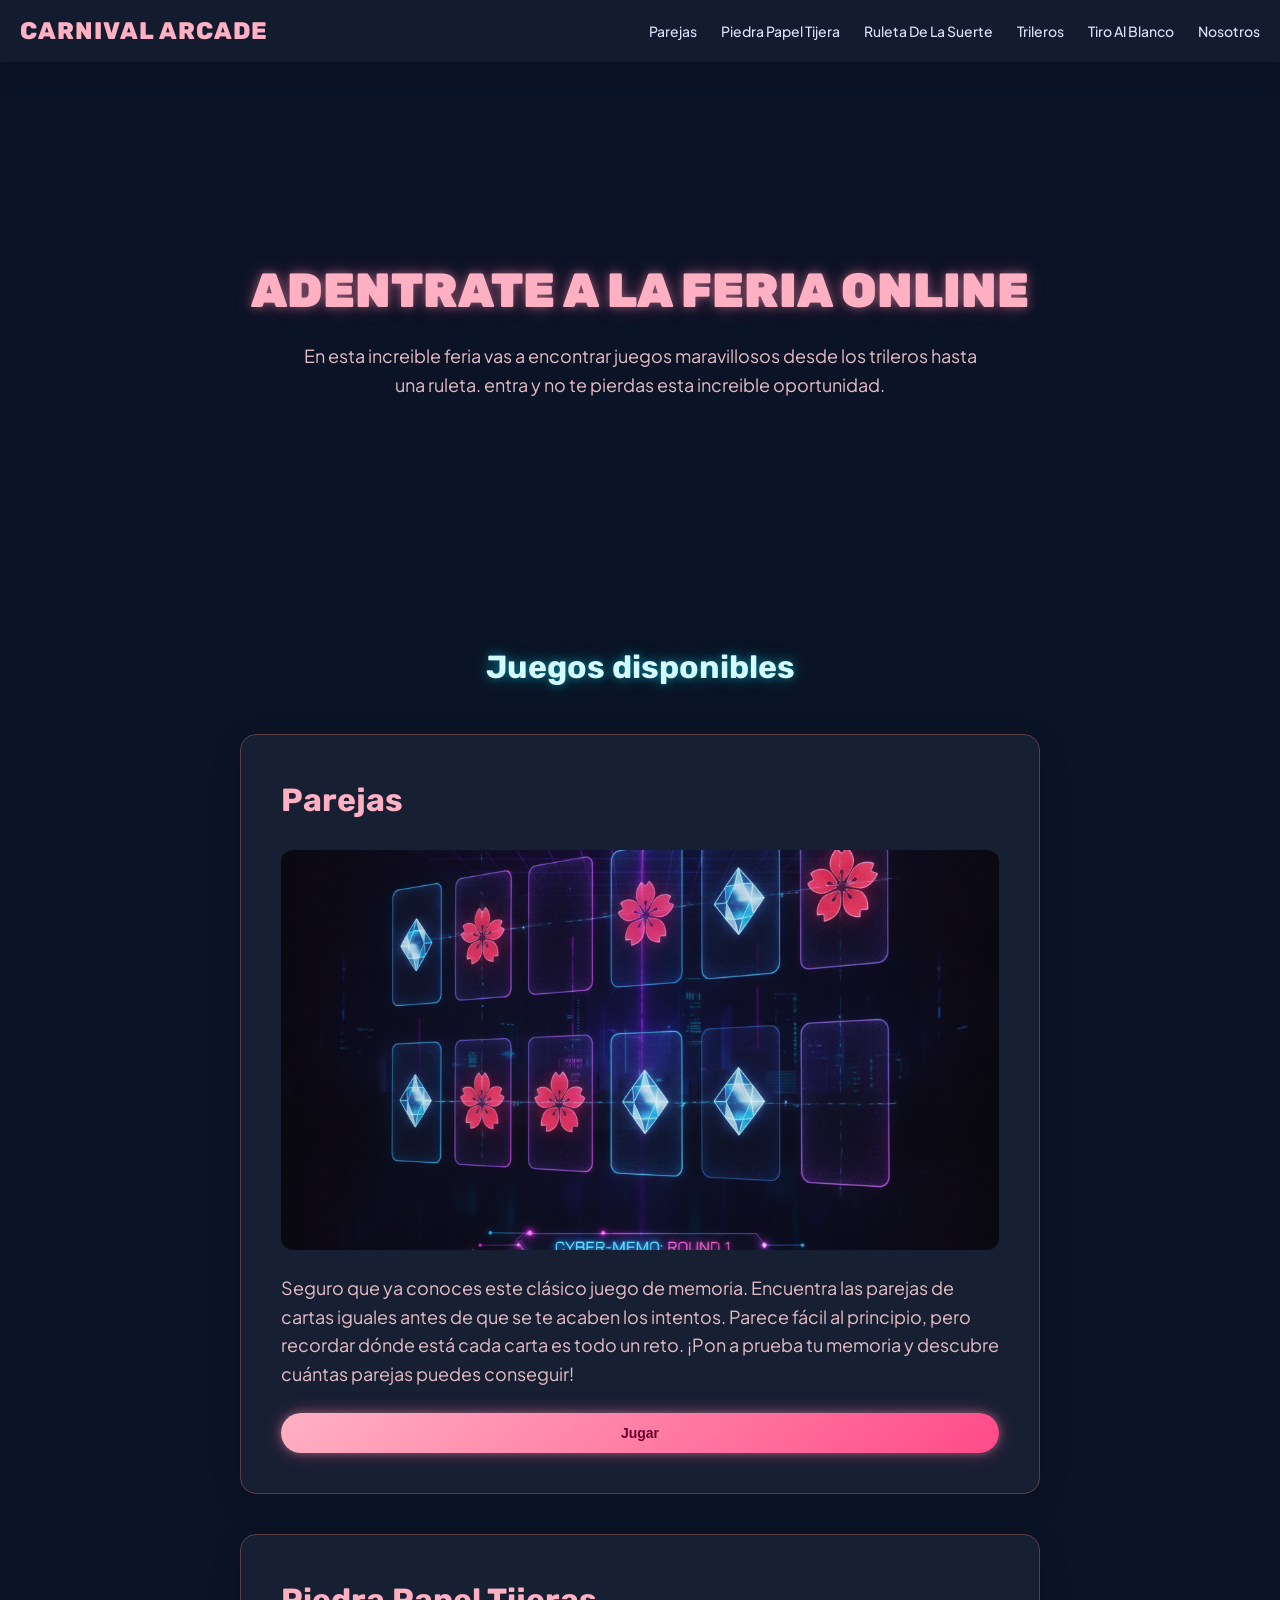
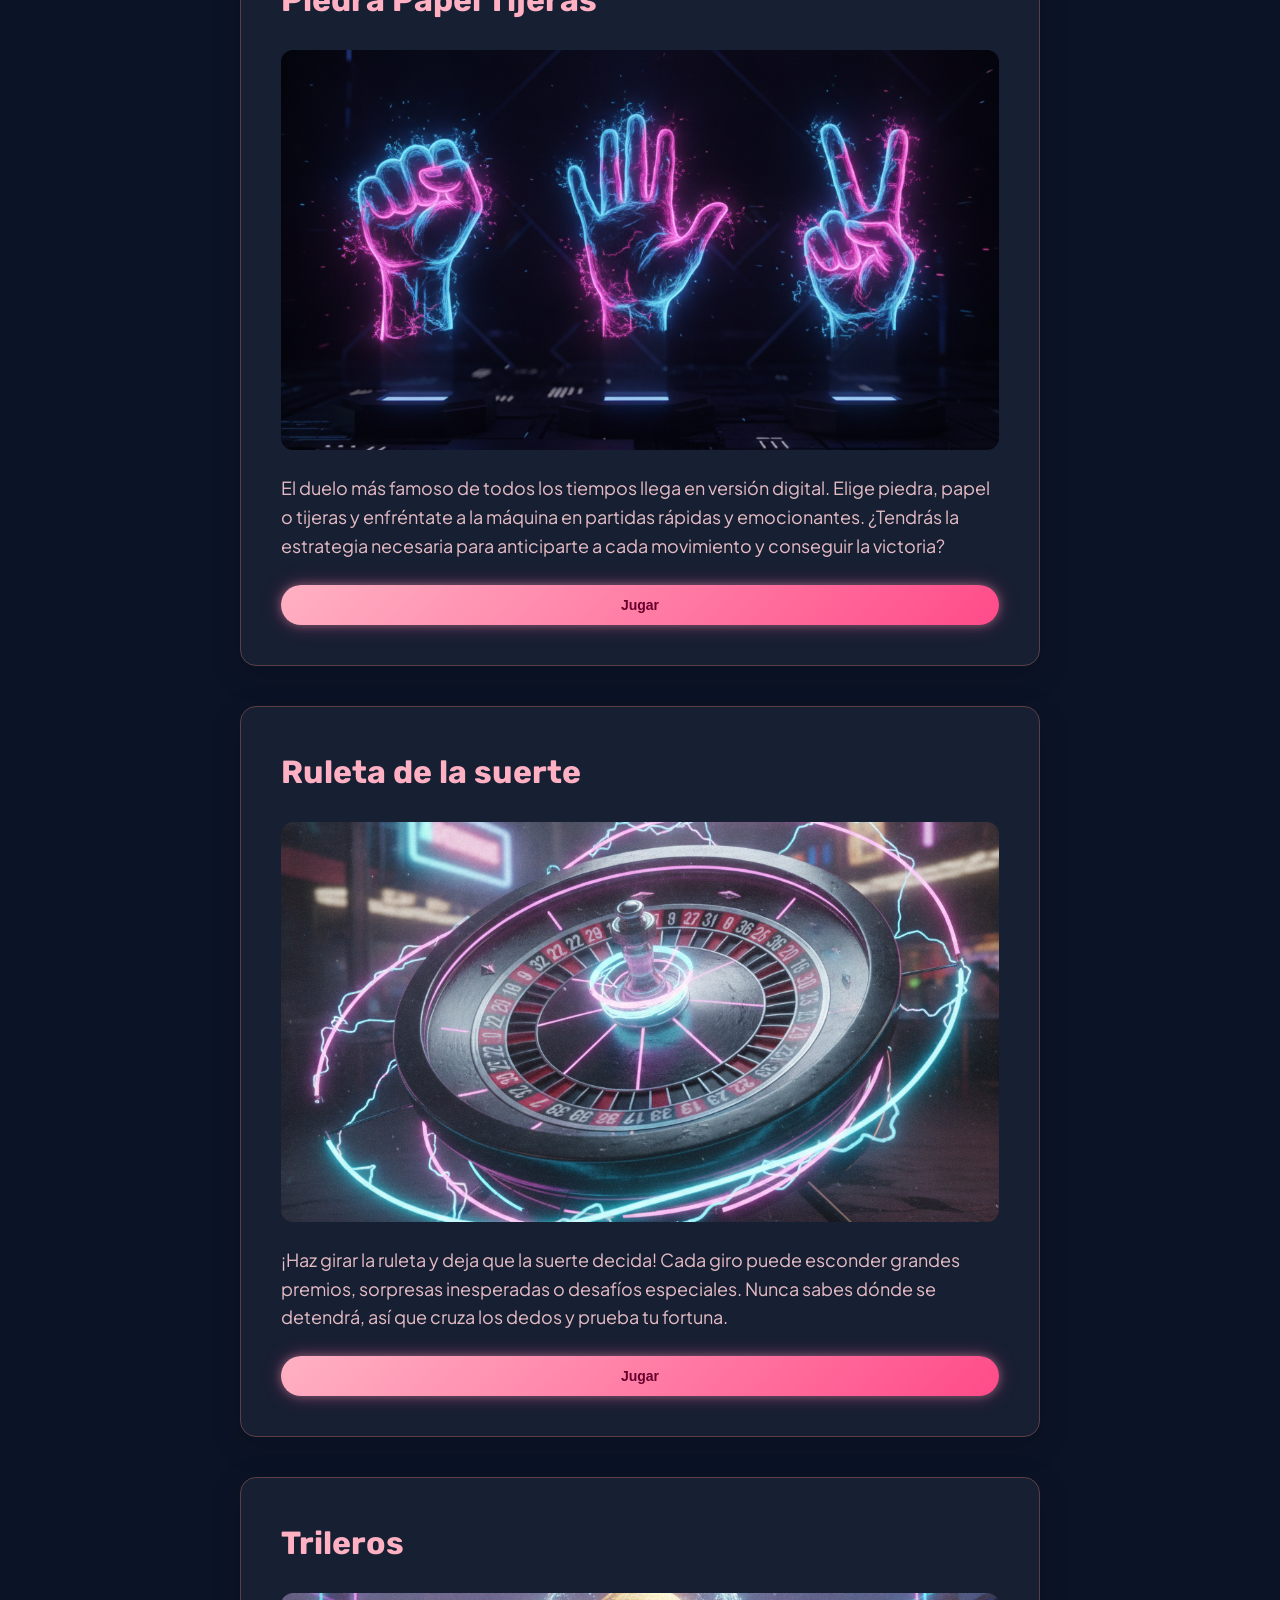
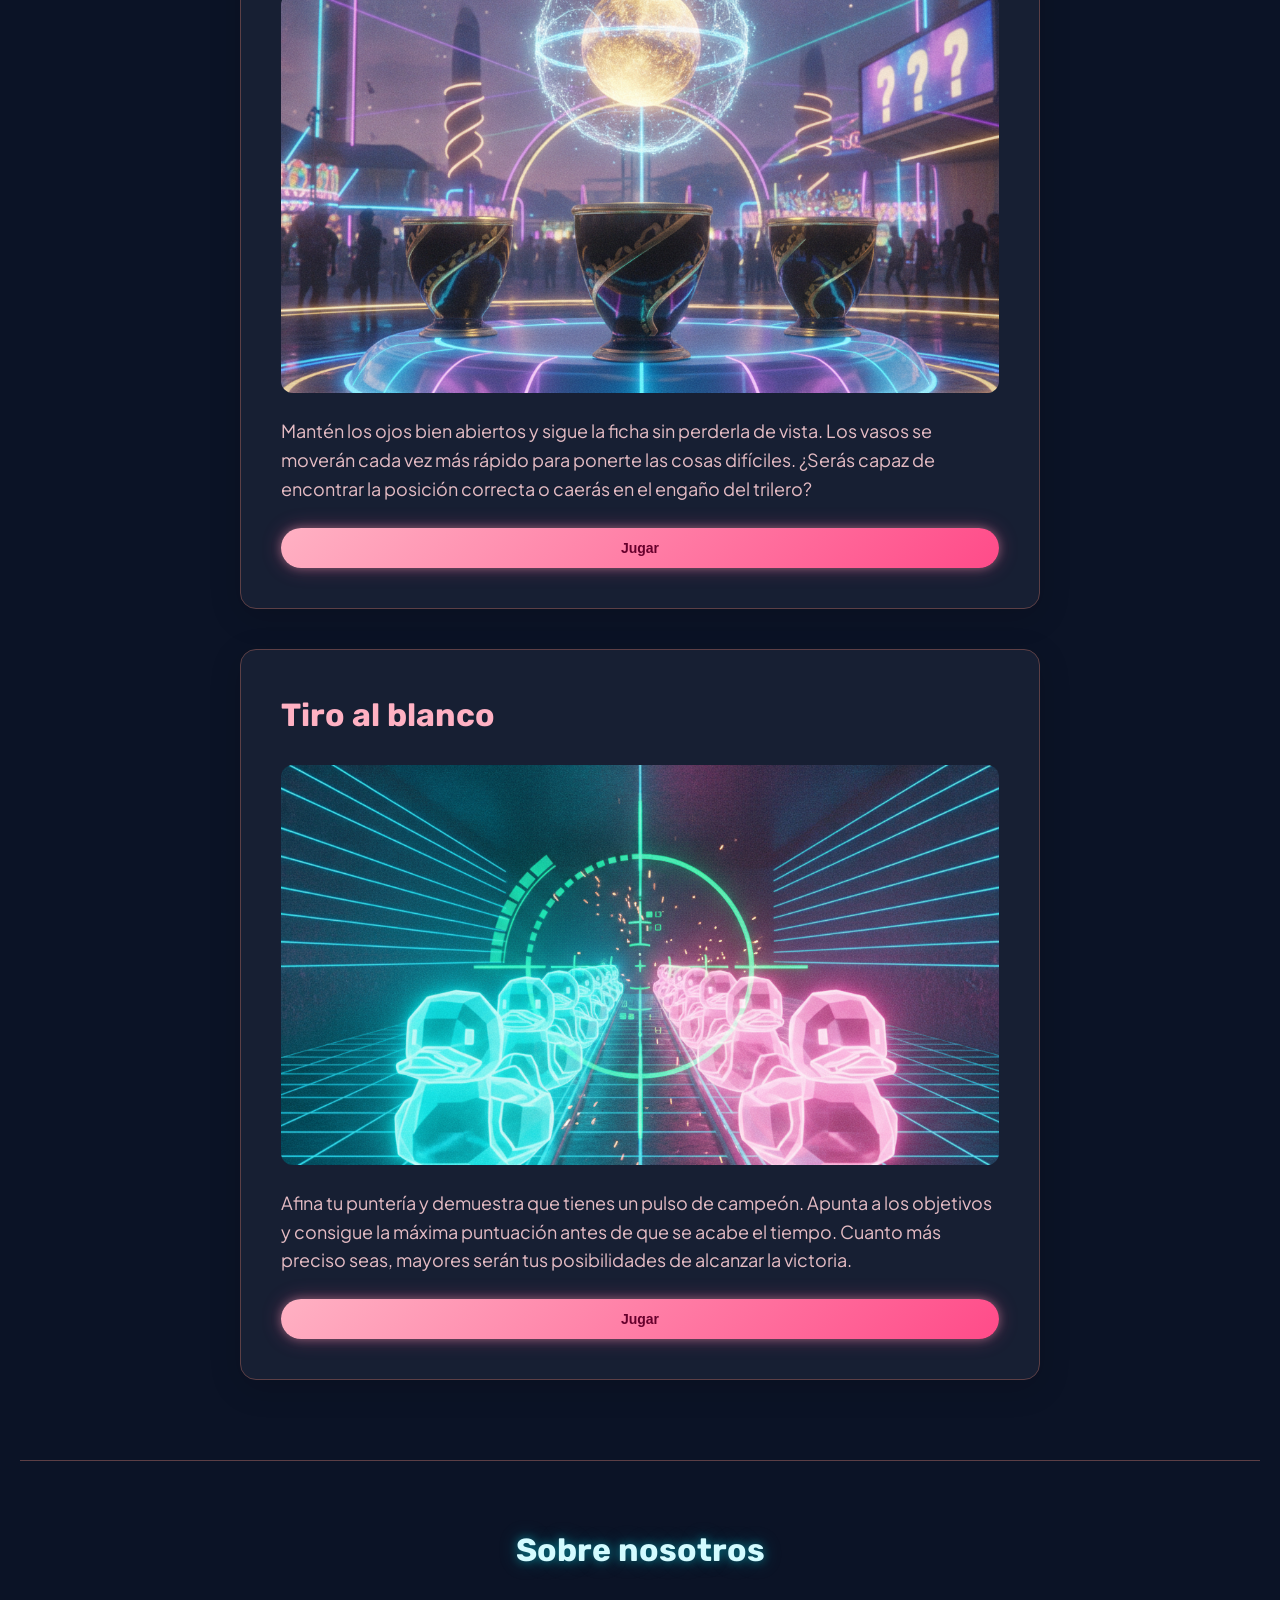
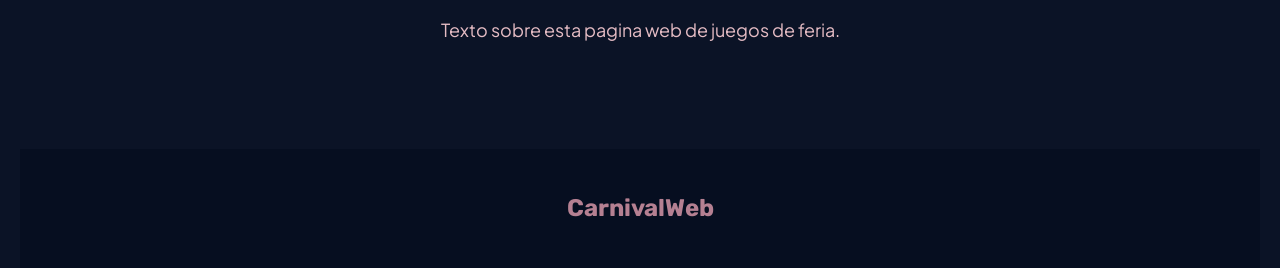
==== index.html @ 4da35891 "added initial structure + initial css" ====
<!DOCTYPE html>
<html lang="es">
<head>
    <meta charset="UTF-8">
    <meta name="viewport" content="width=device-width, initial-scale=1.0">
    <title>CarnivalWeb</title>
    <link href="https://fonts.googleapis.com/css2?family=Plus+Jakarta+Sans:wght@400;500;600;700&amp;family=Rubik:wght@700;800;900&amp;display=swap" rel="stylesheet"/>
    <link href="https://fonts.googleapis.com/css2?family=Material+Symbols+Outlined:wght,FILL@100..700,0..1&amp;display=swap" rel="stylesheet"/>
    <link rel="stylesheet" href="src/css/style.css">
</head>
<body>
    <header class="main-header">
        <nav class="main-nav">
            <a href="#incio" class="nav-logo">Carnival Arcade</a>

            <ul class="nav-links">
                <li><a href="#parejas">parejas</a></li>
                <li><a href="#ppt">piedra papel tijera</a></li>
                <li><a href="#ruleta">ruleta de la suerte</a></li>
                <li><a href="#trileros">trileros</a></li>
                <li><a href="#tiro">tiro al blanco</a></li>
                <li><a href="#nosotros">nosotros</a></li>
            </ul>
        </nav>
    </header>
    <main class="main-content">
        <section class="hero-section">
            <h1 class="hero-title">
                ADENTRATE A LA FERIA ONLINE
            </h1>
            <p class="hero-subtitle">En esta increible feria vas a encontrar juegos maravillosos desde los trileros hasta una ruleta.
                entra y no te pierdas esta increible oportunidad.
            </p>
        </section>

        <section class="games-section">
            <h2 class="section-title">Juegos disponibles</h2>

            <ul class="games-grid">
                <li id="parejas">
                    <article class="game-card">
                        <h3 class="game-title">Parejas</h3>
                        <img src="./src/images/parejas.png" alt="Parejas" class="game-image">
                        <p class="game-description">Seguro que ya conoces este clásico juego de memoria. 
                            Encuentra las parejas de cartas iguales antes de que se te acaben los intentos. 
                            Parece fácil al principio, pero recordar dónde está cada carta es todo un reto. 
                            ¡Pon a prueba tu memoria y descubre cuántas parejas puedes conseguir!</p>
                        <button class="game-button"><a href="./games/parejas/index.html" class="button-link">Jugar</a></button>
                    </article>
                </li>
                <li>
                    <article id="ppt" class="game-card">
                        <h3 class="game-title">Piedra Papel Tijeras</h3>
                        <img src="./src/images/piedra-papel-tiejras.png" alt="Piedra Papel Tijera" class="game-image">
                        <p class="game-description">El duelo más famoso de todos los tiempos llega en versión digital. 
                            Elige piedra, papel o tijeras y enfréntate a la máquina en partidas rápidas y emocionantes. 
                            ¿Tendrás la estrategia necesaria para anticiparte a cada movimiento y conseguir la victoria?</p>
                        <button class="game-button"><a href="./games/piedra-papel-tijera/index.html" class="button-link">Jugar</a></button>
                    </article>
                </li>
                <li>
                    <article id="ruleta" class="game-card">
                        <h3 class="game-title">Ruleta de la suerte</h3>
                        <img src="./src/images/ruleta.png" alt="Ruleta de la suerte" class="game-image">
                        <p class="game-description">¡Haz girar la ruleta y deja que la suerte decida! 
                            Cada giro puede esconder grandes premios, sorpresas inesperadas o desafíos especiales. 
                            Nunca sabes dónde se detendrá, así que cruza los dedos y prueba tu fortuna.</p>
                        <button class="game-button"><a href="./games/random-lucky/index.html" class="button-link">Jugar</a></button>
                    </article>
                </li>
                <li>
                    <article id="trileros" class="game-card">
                        <h3 class="game-title">Trileros</h3>
                        <img src="./src/images/trileros.png" alt="trileros" class="game-image">
                        <p class="game-description">Mantén los ojos bien abiertos y sigue la ficha sin perderla de vista. 
                            Los vasos se moverán cada vez más rápido para ponerte las cosas difíciles. 
                            ¿Serás capaz de encontrar la posición correcta o caerás en el engaño del trilero?</p>
                        <button class="game-button"><a href="./games/trileros/index.html" class="button-link">Jugar</a></button>
                    </article>
                </li>
                <li>
                    <article id="tiro" class="game-card">
                        <h3 class="game-title">Tiro al blanco</h3>
                        <img src="./src/images/tiro-al-blanco.png" alt="Tiro al blanco" class="game-image">
                        <p class="game-description">Afina tu puntería y demuestra que tienes un pulso de campeón. 
                            Apunta a los objetivos y consigue la máxima puntuación antes de que se acabe el tiempo. 
                            Cuanto más preciso seas, mayores serán tus posibilidades de alcanzar la victoria.</p>
                        <button class="game-button"><a href="./games/tiro-al-blanco/index.html" class="button-link">Jugar</a></button>
                    </article>
                </li>
            </ul>
        </section>

        <section id="nosotros" class="about-section">
            <h2 class="section-title">Sobre nosotros</h2>
            <p class="about-text">Texto sobre esta pagina web de juegos de feria.</p>
        </section>

        <footer class="main-footer">
            <h3 class="footer-logo">CarnivalWeb</h3>
        </footer>
    </main>
</body>
</html>
---- src/css/style.css ----
:root {
  /* COLORS */

  --color-background: #0b1326;
  --color-surface: #0b1326;
  --color-surface-dim: #0b1326;
  --color-surface-bright: #31394d;

  --color-surface-lowest: #060e20;
  --color-surface-low: #131b2e;
  --color-surface-container: #171f33;
  --color-surface-high: #222a3d;
  --color-surface-highest: #2d3449;

  --color-primary: #ffb1c3;
  --color-primary-container: #ff4b89;
  --color-on-primary: #66002c;

  --color-secondary: #d3fbff;
  --color-secondary-container: #00eefc;
  --color-on-secondary: #00363a;

  --color-tertiary: #fdbc00;
  --color-tertiary-container: #b98900;
  --color-on-tertiary: #402d00;

  --color-error: #ffb4ab;

  --color-text: #dae2fd;
  --color-text-muted: #e5bcc4;

  --color-outline: #ac878f;
  --color-outline-variant: #5c3f45;

  /* TYPOGRAPHY */

  --font-heading: "Rubik", sans-serif;
  --font-body: "Plus Jakarta Sans", sans-serif;

  --text-display-lg: 48px;
  --text-display-sm: 32px;
  --text-headline-lg: 24px;
  --text-body-lg: 18px;
  --text-body-md: 16px;
  --text-label-lg: 14px;
  --text-label-sm: 12px;

  /* SPACING */

  --space-xs: 4px;
  --space-sm: 12px;
  --space-md: 24px;
  --space-lg: 40px;
  --space-xl: 64px;

  --container-max: 1280px;
  --gutter: 20px;

  /* RADIUS */

  --radius-sm: 4px;
  --radius: 8px;
  --radius-md: 12px;
  --radius-lg: 16px;
  --radius-xl: 24px;
  --radius-full: 9999px;

  /* EFFECTS */

  --blur-glass: 12px;

  --shadow-glass:
    0 8px 32px rgba(0, 0, 0, 0.15);

  --glow-pink:
    0 0 10px rgba(255, 177, 195, 0.4),
    0 0 20px rgba(255, 75, 137, 0.3);

  --glow-cyan:
    0 0 10px rgba(0, 238, 252, 0.4),
    0 0 20px rgba(0, 238, 252, 0.25);

  --glow-gold:
    0 0 10px rgba(253, 188, 0, 0.4),
    0 0 20px rgba(253, 188, 0, 0.25);

  /* GRADIENTS */

  --gradient-primary:
    linear-gradient(
      135deg,
      #ffb1c3 0%,
      #ff4b89 100%
    );

  --gradient-cyan:
    linear-gradient(
      135deg,
      #d3fbff 0%,
      #00eefc 100%
    );

  --gradient-gold:
    linear-gradient(
      135deg,
      #ffdea2 0%,
      #fdbc00 100%
    );
}

/* Global Styles */
* {
  box-sizing: border-box;
  margin: 0;
  padding: 0;
}

body {
  background-color: var(--color-background);
  color: var(--color-text);
  font-family: var(--font-body);
  line-height: 1.6;
  overflow-x: hidden;
}

a {
  text-decoration: none;
  color: inherit;
  transition: color 0.3s ease;
}

ul {
  list-style: none;
}

/* Header & Navigation */
.main-header {
  background-color: var(--color-surface-low);
  backdrop-filter: blur(var(--blur-glass));
  position: sticky;
  top: 0;
  z-index: 1000;
  box-shadow: var(--shadow-glass);
  padding: var(--space-sm) 0;
}

.main-nav {
  max-width: var(--container-max);
  margin: 0 auto;
  padding: 0 var(--gutter);
  display: flex;
  justify-content: space-between;
  align-items: center;
}

.nav-logo {
  font-family: var(--font-heading);
  font-size: var(--text-headline-lg);
  font-weight: 800;
  color: var(--color-primary);
  text-transform: uppercase;
  letter-spacing: 1px;
}

.nav-links {
  display: flex;
  gap: var(--space-md);
}

.nav-links a {
  font-size: var(--text-label-lg);
  font-weight: 500;
  color: var(--color-text);
  text-transform: capitalize;
}

.nav-links a:hover {
  color: var(--color-primary);
}

/* Main Content */
.main-content {
  max-width: var(--container-max);
  margin: 0 auto;
  padding: 0 var(--gutter);
}

/* Hero Section */
.hero-section {
  padding: var(--space-xl) var(--space-md);
  text-align: center;
  display: flex;
  flex-direction: column;
  align-items: center;
  justify-content: center;
  min-height: 60vh;
}

.hero-title {
  font-family: var(--font-heading);
  font-size: var(--text-display-lg);
  font-weight: 900;
  color: var(--color-primary);
  margin-bottom: var(--space-md);
  line-height: 1.1;
  text-shadow: var(--glow-pink);
}

.hero-subtitle {
  font-size: var(--text-body-lg);
  color: var(--color-text-muted);
  max-width: 700px;
  margin: 0 auto;
}

/* Games Section */
.games-section {
  padding: var(--space-lg) 0;
}

.section-title {
  font-family: var(--font-heading);
  font-size: var(--text-display-sm);
  text-align: center;
  margin-bottom: var(--space-lg);
  color: var(--color-secondary);
  text-shadow: var(--glow-cyan);
}

.games-grid {
  display: grid;
  grid-template-columns: 1fr;
  gap: var(--space-lg);
  padding: 0;
}

.game-card {
  background-color: var(--color-surface-container);
  border-radius: var(--radius-lg);
  padding: var(--space-lg);
  display: flex;
  flex-direction: column;
  gap: var(--space-md);
  box-shadow: var(--shadow-glass);
  transition: transform 0.3s ease, box-shadow 0.3s ease;
  border: 1px solid var(--color-outline-variant);
  max-width: 800px;
  margin: 0 auto;
  width: 100%;
}

.game-card:hover {
  transform: translateY(-8px);
  box-shadow: var(--glow-gold);
}

.game-title {
  font-family: var(--font-heading);
  font-size: var(--text-display-sm);
  color: var(--color-primary);
}

.game-image {
  width: 100%;
  height: 400px;
  object-fit: cover;
  border-radius: var(--radius-md);
  background-color: var(--color-surface-high);
}

.game-description {
  font-size: var(--text-body-lg);
  color: var(--color-text-muted);
  flex-grow: 1;
}

.game-button {
  background: var(--gradient-primary);
  border: none;
  border-radius: var(--radius-full);
  padding: 0;
  cursor: pointer;
  overflow: hidden;
  box-shadow: var(--glow-pink);
  transition: opacity 0.3s ease;
}

.game-button:hover {
  opacity: 0.9;
}

.button-link {
  display: block;
  padding: var(--space-sm) var(--space-md);
  color: var(--color-on-primary);
  font-weight: 700;
  text-align: center;
  font-size: var(--text-label-lg);
}

/* About Section */
.about-section {
  padding: var(--space-xl) 0;
  text-align: center;
  border-top: 1px solid var(--color-outline-variant);
  margin-top: var(--space-lg);
}

.about-text {
  font-size: var(--text-body-lg);
  color: var(--color-text-muted);
  max-width: 800px;
  margin: 0 auto;
}

/* Footer */
.main-footer {
  padding: var(--space-lg) 0;
  text-align: center;
  background-color: var(--color-surface-lowest);
  margin-top: var(--space-lg);
}

.footer-logo {
  font-family: var(--font-heading);
  font-size: var(--text-headline-lg);
  color: var(--color-primary);
  opacity: 0.7;
}
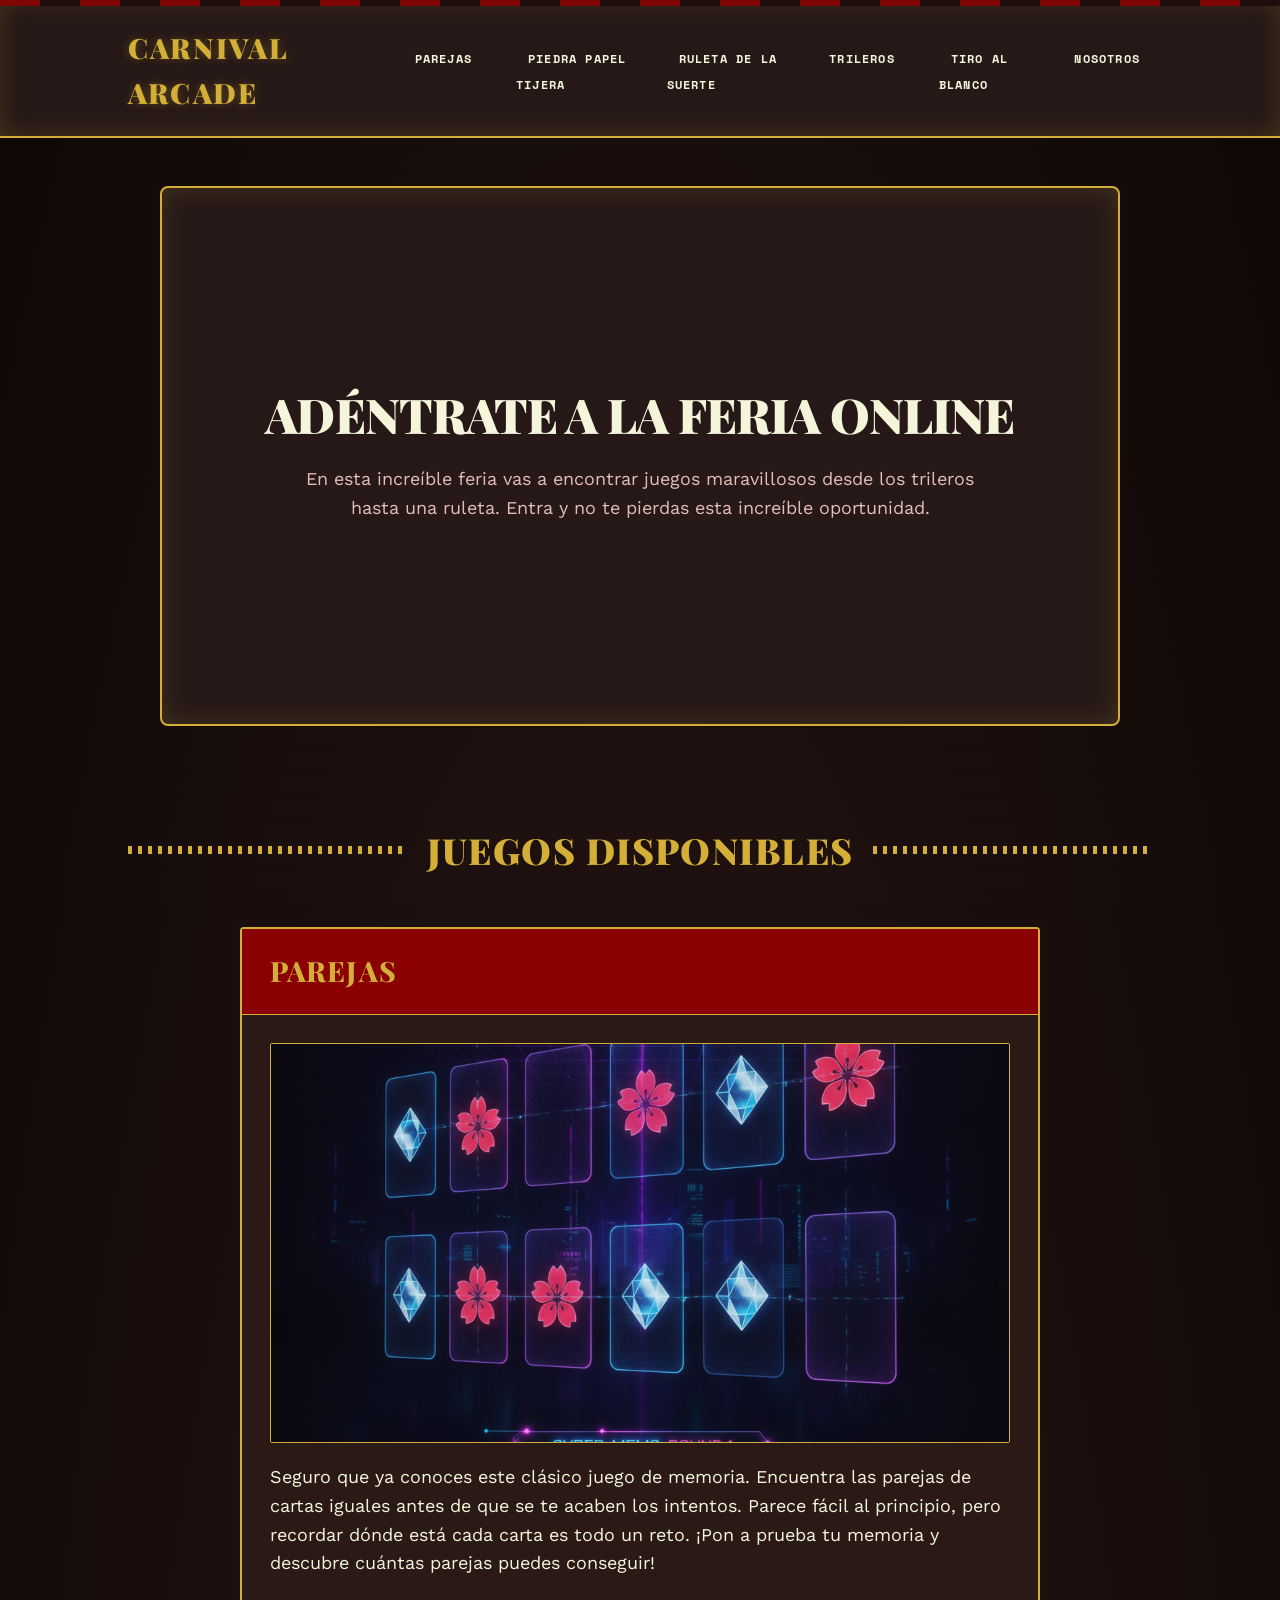
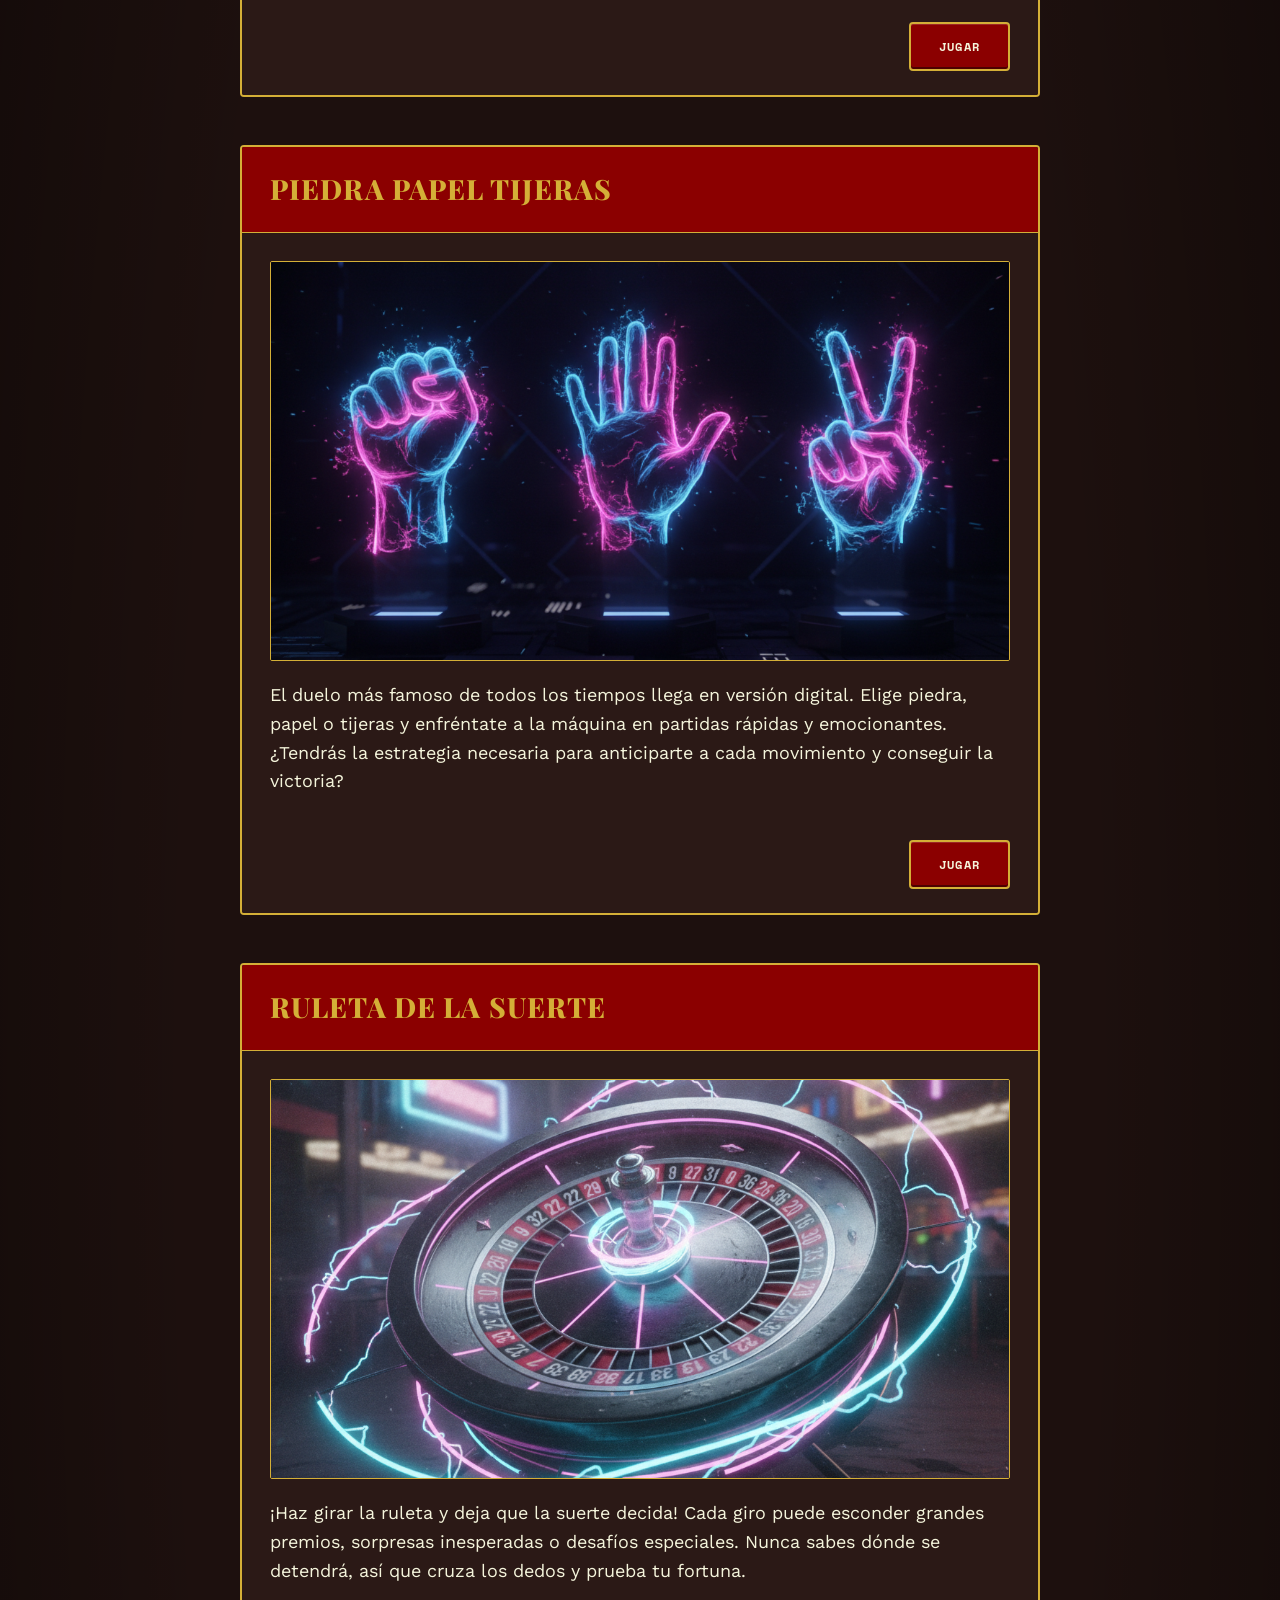
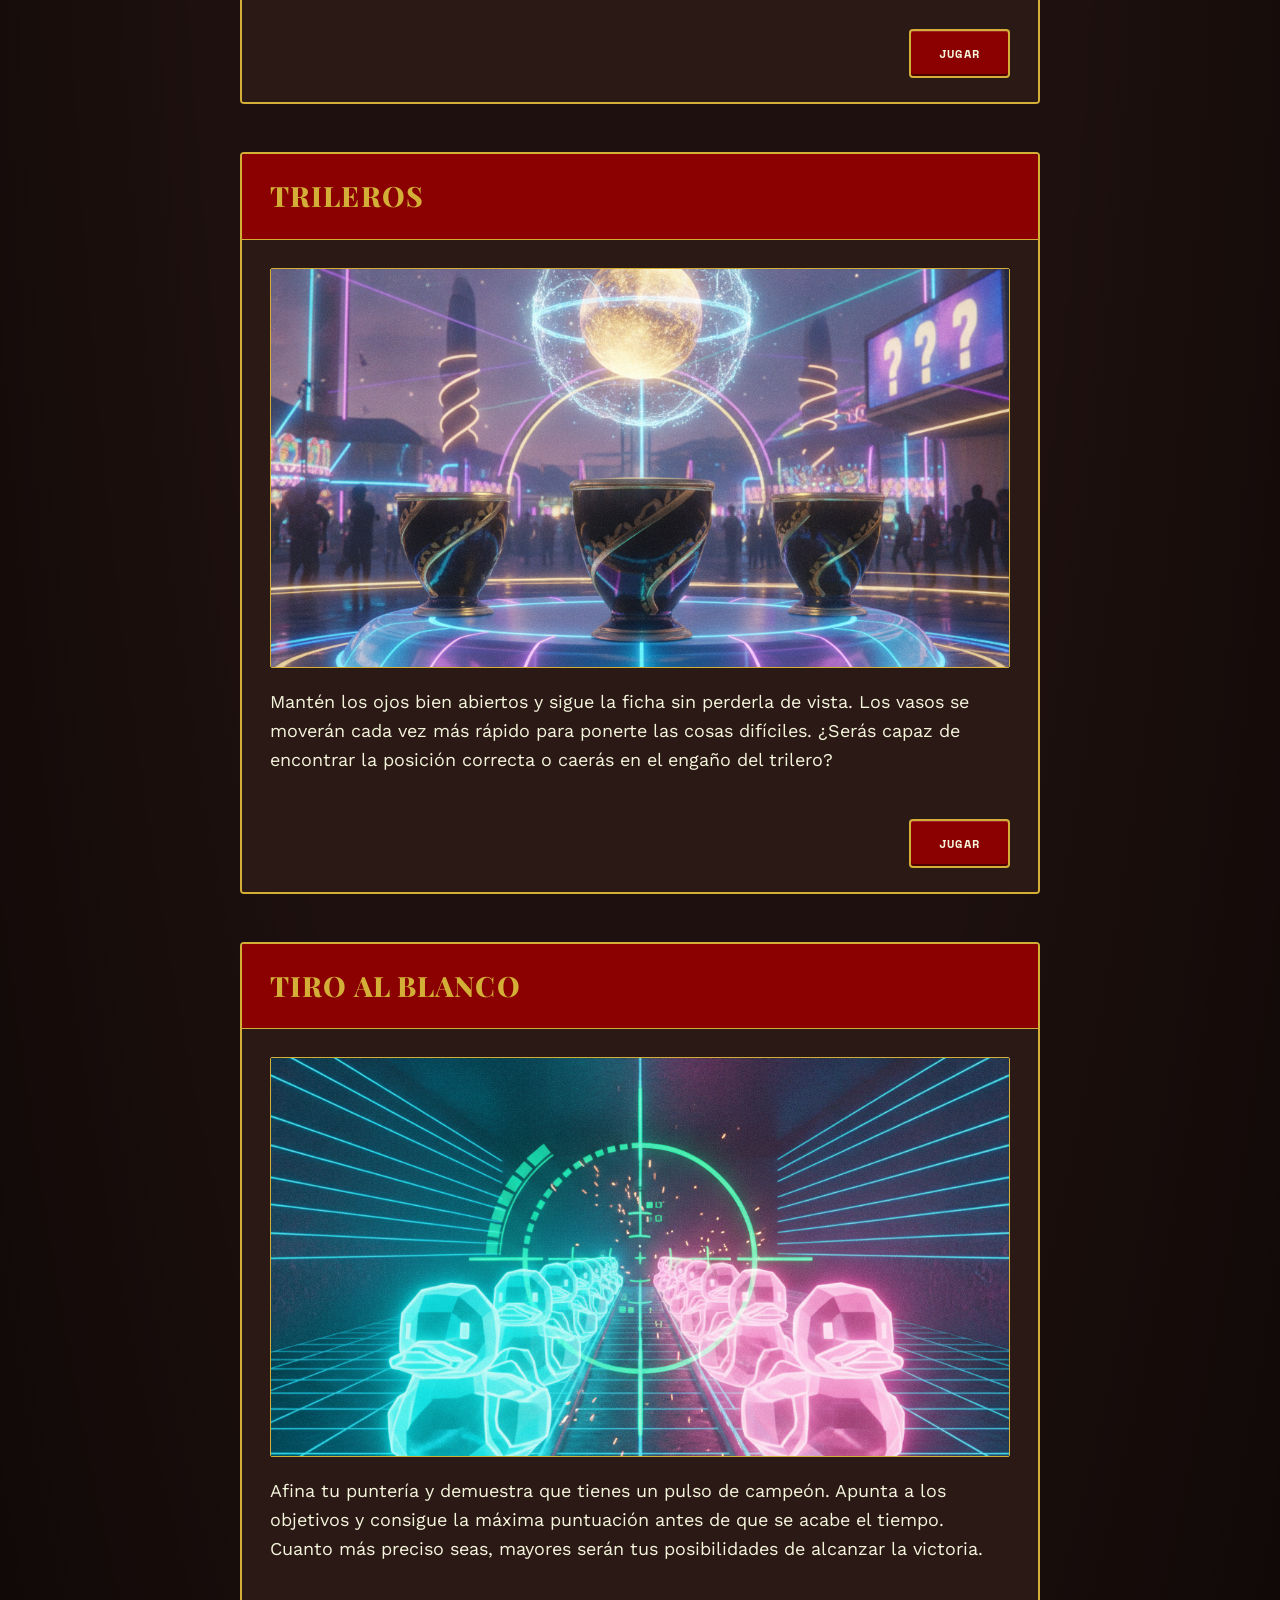
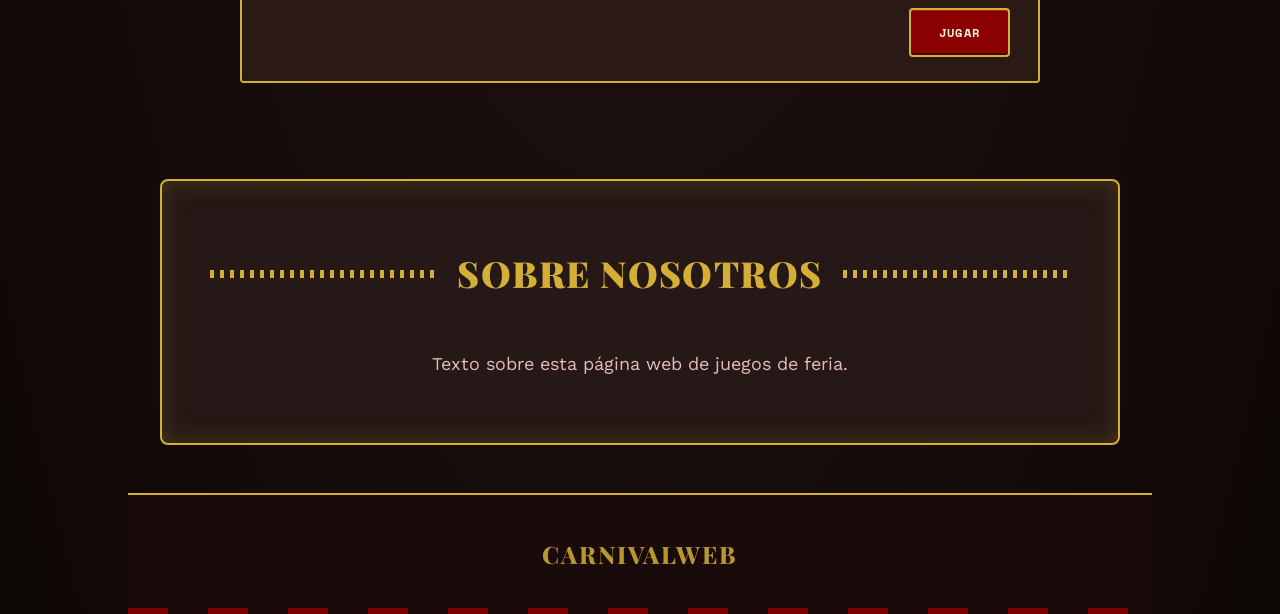
==== commit de9b2a80: "css finalized" ====
--- a/index.html
+++ b/index.html
@@ -1,104 +1,138 @@
-<!DOCTYPE html>
-<html lang="es">
-<head>
-    <meta charset="UTF-8">
-    <meta name="viewport" content="width=device-width, initial-scale=1.0">
-    <title>CarnivalWeb</title>
-    <link href="https://fonts.googleapis.com/css2?family=Plus+Jakarta+Sans:wght@400;500;600;700&amp;family=Rubik:wght@700;800;900&amp;display=swap" rel="stylesheet"/>
-    <link href="https://fonts.googleapis.com/css2?family=Material+Symbols+Outlined:wght,FILL@100..700,0..1&amp;display=swap" rel="stylesheet"/>
-    <link rel="stylesheet" href="src/css/style.css">
-</head>
-<body>
-    <header class="main-header">
-        <nav class="main-nav">
-            <a href="#incio" class="nav-logo">Carnival Arcade</a>
-
-            <ul class="nav-links">
-                <li><a href="#parejas">parejas</a></li>
-                <li><a href="#ppt">piedra papel tijera</a></li>
-                <li><a href="#ruleta">ruleta de la suerte</a></li>
-                <li><a href="#trileros">trileros</a></li>
-                <li><a href="#tiro">tiro al blanco</a></li>
-                <li><a href="#nosotros">nosotros</a></li>
-            </ul>
-        </nav>
-    </header>
-    <main class="main-content">
-        <section class="hero-section">
-            <h1 class="hero-title">
-                ADENTRATE A LA FERIA ONLINE
-            </h1>
-            <p class="hero-subtitle">En esta increible feria vas a encontrar juegos maravillosos desde los trileros hasta una ruleta.
-                entra y no te pierdas esta increible oportunidad.
-            </p>
-        </section>
-
-        <section class="games-section">
-            <h2 class="section-title">Juegos disponibles</h2>
-
-            <ul class="games-grid">
-                <li id="parejas">
-                    <article class="game-card">
-                        <h3 class="game-title">Parejas</h3>
-                        <img src="./src/images/parejas.png" alt="Parejas" class="game-image">
-                        <p class="game-description">Seguro que ya conoces este clásico juego de memoria. 
-                            Encuentra las parejas de cartas iguales antes de que se te acaben los intentos. 
-                            Parece fácil al principio, pero recordar dónde está cada carta es todo un reto. 
-                            ¡Pon a prueba tu memoria y descubre cuántas parejas puedes conseguir!</p>
-                        <button class="game-button"><a href="./games/parejas/index.html" class="button-link">Jugar</a></button>
-                    </article>
-                </li>
-                <li>
-                    <article id="ppt" class="game-card">
-                        <h3 class="game-title">Piedra Papel Tijeras</h3>
-                        <img src="./src/images/piedra-papel-tiejras.png" alt="Piedra Papel Tijera" class="game-image">
-                        <p class="game-description">El duelo más famoso de todos los tiempos llega en versión digital. 
-                            Elige piedra, papel o tijeras y enfréntate a la máquina en partidas rápidas y emocionantes. 
-                            ¿Tendrás la estrategia necesaria para anticiparte a cada movimiento y conseguir la victoria?</p>
-                        <button class="game-button"><a href="./games/piedra-papel-tijera/index.html" class="button-link">Jugar</a></button>
-                    </article>
-                </li>
-                <li>
-                    <article id="ruleta" class="game-card">
-                        <h3 class="game-title">Ruleta de la suerte</h3>
-                        <img src="./src/images/ruleta.png" alt="Ruleta de la suerte" class="game-image">
-                        <p class="game-description">¡Haz girar la ruleta y deja que la suerte decida! 
-                            Cada giro puede esconder grandes premios, sorpresas inesperadas o desafíos especiales. 
-                            Nunca sabes dónde se detendrá, así que cruza los dedos y prueba tu fortuna.</p>
-                        <button class="game-button"><a href="./games/random-lucky/index.html" class="button-link">Jugar</a></button>
-                    </article>
-                </li>
-                <li>
-                    <article id="trileros" class="game-card">
-                        <h3 class="game-title">Trileros</h3>
-                        <img src="./src/images/trileros.png" alt="trileros" class="game-image">
-                        <p class="game-description">Mantén los ojos bien abiertos y sigue la ficha sin perderla de vista. 
-                            Los vasos se moverán cada vez más rápido para ponerte las cosas difíciles. 
-                            ¿Serás capaz de encontrar la posición correcta o caerás en el engaño del trilero?</p>
-                        <button class="game-button"><a href="./games/trileros/index.html" class="button-link">Jugar</a></button>
-                    </article>
-                </li>
-                <li>
-                    <article id="tiro" class="game-card">
-                        <h3 class="game-title">Tiro al blanco</h3>
-                        <img src="./src/images/tiro-al-blanco.png" alt="Tiro al blanco" class="game-image">
-                        <p class="game-description">Afina tu puntería y demuestra que tienes un pulso de campeón. 
-                            Apunta a los objetivos y consigue la máxima puntuación antes de que se acabe el tiempo. 
-                            Cuanto más preciso seas, mayores serán tus posibilidades de alcanzar la victoria.</p>
-                        <button class="game-button"><a href="./games/tiro-al-blanco/index.html" class="button-link">Jugar</a></button>
-                    </article>
-                </li>
-            </ul>
-        </section>
-
-        <section id="nosotros" class="about-section">
-            <h2 class="section-title">Sobre nosotros</h2>
-            <p class="about-text">Texto sobre esta pagina web de juegos de feria.</p>
-        </section>
-
-        <footer class="main-footer">
-            <h3 class="footer-logo">CarnivalWeb</h3>
-        </footer>
-    </main>
-</body>
-</html>+<!DOCTYPE html>
+<html lang="es">
+<head>
+    <meta charset="UTF-8">
+    <meta name="viewport" content="width=device-width, initial-scale=1.0">
+    <title>CarnivalWeb</title>
+    <link href="https://fonts.googleapis.com/css2?family=Playfair+Display:wght@400;700;800;900&family=Work+Sans:wght@400;500;600;700&family=Space+Mono:wght@400;700&display=swap" rel="stylesheet"/>
+    <link rel="stylesheet" href="src/css/style.css">
+</head>
+<body>
+    <header class="main-header">
+        <nav class="main-nav">
+            <a href="#inicio" class="nav-logo">Carnival Arcade</a>
+
+            <ul class="nav-links">
+                <li><a href="#parejas">parejas</a></li>
+                <li><a href="#ppt">piedra papel tijera</a></li>
+                <li><a href="#ruleta">ruleta de la suerte</a></li>
+                <li><a href="#trileros">trileros</a></li>
+                <li><a href="#tiro">tiro al blanco</a></li>
+                <li><a href="#nosotros">nosotros</a></li>
+            </ul>
+        </nav>
+    </header>
+
+    <main class="main-content">
+        <section class="hero-section" id="inicio">
+            <h1 class="hero-title">
+                Adéntrate a la feria online
+            </h1>
+            <p class="hero-subtitle">En esta increíble feria vas a encontrar juegos maravillosos desde los trileros hasta una ruleta.
+                Entra y no te pierdas esta increíble oportunidad.
+            </p>
+        </section>
+
+        <section class="games-section">
+            <div class="section-title-wrap">
+                <h2 class="section-title">Juegos disponibles</h2>
+            </div>
+
+            <ul class="games-grid">
+                <li id="parejas">
+                    <article class="game-card">
+                        <header class="game-card-header">
+                            <h3 class="game-title">Parejas</h3>
+                        </header>
+                        <div class="game-card-body">
+                            <img src="./src/images/parejas.png" alt="Parejas" class="game-image">
+                            <p class="game-description">Seguro que ya conoces este clásico juego de memoria.
+                                Encuentra las parejas de cartas iguales antes de que se te acaben los intentos.
+                                Parece fácil al principio, pero recordar dónde está cada carta es todo un reto.
+                                ¡Pon a prueba tu memoria y descubre cuántas parejas puedes conseguir!</p>
+                        </div>
+                        <footer class="game-card-footer">
+                            <button class="game-button"><a href="./games/parejas/index.html" class="button-link">Jugar</a></button>
+                        </footer>
+                    </article>
+                </li>
+                <li>
+                    <article id="ppt" class="game-card">
+                        <header class="game-card-header">
+                            <h3 class="game-title">Piedra Papel Tijeras</h3>
+                        </header>
+                        <div class="game-card-body">
+                            <img src="./src/images/piedra-papel-tiejras.png" alt="Piedra Papel Tijera" class="game-image">
+                            <p class="game-description">El duelo más famoso de todos los tiempos llega en versión digital.
+                                Elige piedra, papel o tijeras y enfréntate a la máquina en partidas rápidas y emocionantes.
+                                ¿Tendrás la estrategia necesaria para anticiparte a cada movimiento y conseguir la victoria?</p>
+                        </div>
+                        <footer class="game-card-footer">
+                            <button class="game-button"><a href="./games/piedra-papel-tijera/index.html" class="button-link">Jugar</a></button>
+                        </footer>
+                    </article>
+                </li>
+                <li>
+                    <article id="ruleta" class="game-card">
+                        <header class="game-card-header">
+                            <h3 class="game-title">Ruleta de la suerte</h3>
+                        </header>
+                        <div class="game-card-body">
+                            <img src="./src/images/ruleta.png" alt="Ruleta de la suerte" class="game-image">
+                            <p class="game-description">¡Haz girar la ruleta y deja que la suerte decida!
+                                Cada giro puede esconder grandes premios, sorpresas inesperadas o desafíos especiales.
+                                Nunca sabes dónde se detendrá, así que cruza los dedos y prueba tu fortuna.</p>
+                        </div>
+                        <footer class="game-card-footer">
+                            <button class="game-button"><a href="./games/random-lucky/index.html" class="button-link">Jugar</a></button>
+                        </footer>
+                    </article>
+                </li>
+                <li>
+                    <article id="trileros" class="game-card">
+                        <header class="game-card-header">
+                            <h3 class="game-title">Trileros</h3>
+                        </header>
+                        <div class="game-card-body">
+                            <img src="./src/images/trileros.png" alt="trileros" class="game-image">
+                            <p class="game-description">Mantén los ojos bien abiertos y sigue la ficha sin perderla de vista.
+                                Los vasos se moverán cada vez más rápido para ponerte las cosas difíciles.
+                                ¿Serás capaz de encontrar la posición correcta o caerás en el engaño del trilero?</p>
+                        </div>
+                        <footer class="game-card-footer">
+                            <button class="game-button"><a href="./games/trileros/index.html" class="button-link">Jugar</a></button>
+                        </footer>
+                    </article>
+                </li>
+                <li>
+                    <article id="tiro" class="game-card">
+                        <header class="game-card-header">
+                            <h3 class="game-title">Tiro al blanco</h3>
+                        </header>
+                        <div class="game-card-body">
+                            <img src="./src/images/tiro-al-blanco.png" alt="Tiro al blanco" class="game-image">
+                            <p class="game-description">Afina tu puntería y demuestra que tienes un pulso de campeón.
+                                Apunta a los objetivos y consigue la máxima puntuación antes de que se acabe el tiempo.
+                                Cuanto más preciso seas, mayores serán tus posibilidades de alcanzar la victoria.</p>
+                        </div>
+                        <footer class="game-card-footer">
+                            <button class="game-button"><a href="./games/tiro-al-blanco/index.html" class="button-link">Jugar</a></button>
+                        </footer>
+                    </article>
+                </li>
+            </ul>
+        </section>
+
+        <section id="nosotros" class="about-section">
+            <div class="section-title-wrap">
+                <h2 class="section-title">Sobre nosotros</h2>
+            </div>
+            <p class="about-text">Texto sobre esta página web de juegos de feria.</p>
+        </section>
+
+        <footer class="main-footer">
+            <h3 class="footer-logo">CarnivalWeb</h3>
+        </footer>
+    </main>
+</body>
+</html>
--- a/src/css/style.css
+++ b/src/css/style.css
@@ -1,69 +1,124 @@
 :root {
-  /* COLORS */
-
-  --color-background: #0b1326;
-  --color-surface: #0b1326;
-  --color-surface-dim: #0b1326;
-  --color-surface-bright: #31394d;
-
-  --color-surface-lowest: #060e20;
-  --color-surface-low: #131b2e;
-  --color-surface-container: #171f33;
-  --color-surface-high: #222a3d;
-  --color-surface-highest: #2d3449;
-
-  --color-primary: #ffb1c3;
-  --color-primary-container: #ff4b89;
-  --color-on-primary: #66002c;
-
-  --color-secondary: #d3fbff;
-  --color-secondary-container: #00eefc;
-  --color-on-secondary: #00363a;
-
-  --color-tertiary: #fdbc00;
-  --color-tertiary-container: #b98900;
-  --color-on-tertiary: #402d00;
-
-  --color-error: #ffb4ab;
-
-  --color-text: #dae2fd;
-  --color-text-muted: #e5bcc4;
-
-  --color-outline: #ac878f;
-  --color-outline-variant: #5c3f45;
-
-  /* TYPOGRAPHY */
-
-  --font-heading: "Rubik", sans-serif;
-  --font-body: "Plus Jakarta Sans", sans-serif;
-
-  --text-display-lg: 48px;
-  --text-display-sm: 32px;
-  --text-headline-lg: 24px;
-  --text-body-lg: 18px;
-  --text-body-md: 16px;
-  --text-label-lg: 14px;
-  --text-label-sm: 12px;
-
-  /* SPACING */
-
-  --space-xs: 4px;
-  --space-sm: 12px;
-  --space-md: 24px;
-  --space-lg: 40px;
-  --space-xl: 64px;
-
-  --container-max: 1280px;
-  --gutter: 20px;
-
-  /* RADIUS */
-
-  --radius-sm: 4px;
-  --radius: 8px;
-  --radius-md: 12px;
-  --radius-lg: 16px;
-  --radius-xl: 24px;
+  /* Metadata */
+
+  --theme-name: "Crimson Pavilion";
+
+  /* Colors */
+
+  --surface: #1d100e;
+  --surface-dim: #1d100e;
+  --surface-bright: #473532;
+
+  --surface-container-lowest: #180b09;
+  --surface-container-low: #261816;
+  --surface-container: #2b1c19;
+  --surface-container-high: #362623;
+  --surface-container-highest: #42312e;
+
+  --on-surface: #f8dcd8;
+  --on-surface-variant: #e3beb8;
+
+  --inverse-surface: #f8dcd8;
+  --inverse-on-surface: #3d2c2a;
+
+  --outline: #aa8984;
+  --outline-variant: #5a403c;
+
+  --surface-tint: #ffb4a8;
+
+  --primary: #ffb4a8;
+  --on-primary: #690000;
+  --primary-container: #8b0000;
+  --on-primary-container: #ff907f;
+
+  --inverse-primary: #b52619;
+
+  --secondary: #e9c349;
+  --on-secondary: #3c2f00;
+  --secondary-container: #af8d11;
+  --on-secondary-container: #342800;
+
+  --tertiary: #c8c8b0;
+  --on-tertiary: #303221;
+  --tertiary-container: #424432;
+  --on-tertiary-container: #b0b19a;
+
+  --error: #ffb4ab;
+  --on-error: #690005;
+  --error-container: #93000a;
+  --on-error-container: #ffdad6;
+
+  --primary-fixed: #ffdad4;
+  --primary-fixed-dim: #ffb4a8;
+  --on-primary-fixed: #410000;
+  --on-primary-fixed-variant: #920703;
+
+  --secondary-fixed: #ffe088;
+  --secondary-fixed-dim: #e9c349;
+  --on-secondary-fixed: #241a00;
+  --on-secondary-fixed-variant: #574500;
+
+  --tertiary-fixed: #e4e4cc;
+  --tertiary-fixed-dim: #c8c8b0;
+  --on-tertiary-fixed: #1b1d0e;
+  --on-tertiary-fixed-variant: #474836;
+
+  --background: #1d100e;
+  --on-background: #f8dcd8;
+  --surface-variant: #42312e;
+
+  /* Typography */
+
+  --display-lg-font-family: "Playfair Display", serif;
+  --display-lg-font-size: 48px;
+  --display-lg-font-weight: 900;
+  --display-lg-line-height: 1.1;
+  --display-lg-letter-spacing: -0.02em;
+
+  --display-lg-mobile-font-family: "Playfair Display", serif;
+  --display-lg-mobile-font-size: 32px;
+  --display-lg-mobile-font-weight: 900;
+  --display-lg-mobile-line-height: 1.2;
+
+  --headline-md-font-family: "Playfair Display", serif;
+  --headline-md-font-size: 24px;
+  --headline-md-font-weight: 700;
+  --headline-md-line-height: 1.3;
+
+  --body-lg-font-family: "Work Sans", sans-serif;
+  --body-lg-font-size: 18px;
+  --body-lg-font-weight: 400;
+  --body-lg-line-height: 1.6;
+
+  --body-md-font-family: "Work Sans", sans-serif;
+  --body-md-font-size: 16px;
+  --body-md-font-weight: 400;
+  --body-md-line-height: 1.5;
+
+  --label-sm-font-family: "Space Mono", monospace;
+  --label-sm-font-size: 12px;
+  --label-sm-font-weight: 700;
+  --label-sm-line-height: 1;
+  --label-sm-letter-spacing: 0.1em;
+
+  /* Border Radius */
+
+  --radius-sm: 0.125rem;
+  --radius-default: 0.25rem;
+  --radius-md: 0.375rem;
+  --radius-lg: 0.5rem;
+  --radius-xl: 0.75rem;
   --radius-full: 9999px;
+
+  /* Spacing */
+
+  --spacing-base: 8px;
+  --spacing-gutter: 24px;
+
+  --margin-mobile: 16px;
+  --margin-desktop: 64px;
+
+  --stripe-width: 40px;
 
   /* EFFECTS */
 
@@ -84,28 +139,54 @@
     0 0 10px rgba(253, 188, 0, 0.4),
     0 0 20px rgba(253, 188, 0, 0.25);
 
-  /* GRADIENTS */
-
-  --gradient-primary:
-    linear-gradient(
-      135deg,
-      #ffb1c3 0%,
-      #ff4b89 100%
+  /* DESIGN SYSTEM — Brand-specific */
+  --gold: #d4af37;
+  --pink-accent: #ff007a;
+  --cream: #f5f5dc;
+  --obsidian: #1a0a0a;
+
+  --stripes-pavilion:
+    repeating-linear-gradient(
+      90deg,
+      var(--primary-container) 0,
+      var(--primary-container) var(--stripe-width),
+      var(--obsidian) var(--stripe-width),
+      var(--obsidian) calc(var(--stripe-width) * 2)
     );
 
-  --gradient-cyan:
-    linear-gradient(
-      135deg,
-      #d3fbff 0%,
-      #00eefc 100%
+  --vignette:
+    radial-gradient(
+      ellipse at center,
+      transparent 0%,
+      transparent 50%,
+      rgba(0, 0, 0, 0.55) 100%
     );
 
-  --gradient-gold:
-    linear-gradient(
-      135deg,
-      #ffdea2 0%,
-      #fdbc00 100%
+  --grain-overlay:
+    repeating-linear-gradient(
+      0deg,
+      rgba(255, 255, 255, 0.015) 0,
+      rgba(255, 255, 255, 0.015) 1px,
+      transparent 1px,
+      transparent 3px
     );
+
+  --marquee-divider:
+    repeating-linear-gradient(
+      90deg,
+      var(--gold) 0,
+      var(--gold) 4px,
+      transparent 4px,
+      transparent 10px
+    );
+
+  --inset-glow-gold:
+    inset 0 0 24px rgba(212, 175, 55, 0.18);
+
+  --skeuomorphic-press:
+    inset 0 1px 0 rgba(255, 255, 255, 0.15),
+    inset 0 -2px 0 rgba(0, 0, 0, 0.45);
+
 }
 
 /* Global Styles */
@@ -115,12 +196,30 @@
   padding: 0;
 }
 
+html {
+  background-color: var(--background);
+}
+
 body {
-  background-color: var(--color-background);
-  color: var(--color-text);
-  font-family: var(--font-body);
+  background-color: var(--background);
+  background-image: var(--vignette);
+  color: var(--on-surface);
+  font-family: var(--body-lg-font-family);
   line-height: 1.6;
   overflow-x: hidden;
+  position: relative;
+}
+
+/* Grain overlay layer (texture to eliminate digital flatness) */
+body::before {
+  content: "";
+  position: fixed;
+  inset: 0;
+  pointer-events: none;
+  z-index: 9999;
+  background-image: var(--grain-overlay);
+  opacity: 0.5;
+  mix-blend-mode: overlay;
 }
 
 a {
@@ -133,197 +232,383 @@
   list-style: none;
 }
 
-/* Header & Navigation */
+/* ==================================================
+   HEADER & NAVIGATION — "Theatrical Top Frame"
+   ================================================== */
 .main-header {
-  background-color: var(--color-surface-low);
-  backdrop-filter: blur(var(--blur-glass));
+  background-color: var(--surface-container-low);
   position: sticky;
   top: 0;
   z-index: 1000;
-  box-shadow: var(--shadow-glass);
-  padding: var(--space-sm) 0;
+  border-bottom: 2px solid var(--gold);
+  box-shadow: var(--inset-glow-gold);
+}
+
+.main-header::before {
+  content: "";
+  display: block;
+  height: 6px;
+  background-image: var(--stripes-pavilion);
+  opacity: 0.85;
 }
 
 .main-nav {
-  max-width: var(--container-max);
+  max-width: calc(100% - 2 * var(--margin-desktop));
   margin: 0 auto;
-  padding: 0 var(--gutter);
+  padding: 1.25rem var(--margin-desktop);
   display: flex;
   justify-content: space-between;
   align-items: center;
+  gap: 2rem;
 }
 
 .nav-logo {
-  font-family: var(--font-heading);
-  font-size: var(--text-headline-lg);
-  font-weight: 800;
-  color: var(--color-primary);
+  font-family: var(--display-lg-font-family);
+  font-size: 1.75rem;
+  font-weight: 900;
+  color: var(--gold);
   text-transform: uppercase;
-  letter-spacing: 1px;
+  letter-spacing: 0.08em;
+  text-shadow: 0 0 8px rgba(212, 175, 55, 0.35);
 }
 
 .nav-links {
   display: flex;
-  gap: var(--space-md);
+  gap: 2rem;
 }
 
 .nav-links a {
-  font-size: var(--text-label-lg);
-  font-weight: 500;
-  color: var(--color-text);
-  text-transform: capitalize;
+  font-family: var(--label-sm-font-family);
+  font-size: var(--label-sm-font-size);
+  font-weight: var(--label-sm-font-weight);
+  letter-spacing: var(--label-sm-letter-spacing);
+  color: var(--cream);
+  text-transform: uppercase;
+  padding: 0.5rem 0.75rem;
+  border-bottom: 1px solid transparent;
+  transition: color 0.3s ease, border-color 0.3s ease;
 }
 
 .nav-links a:hover {
-  color: var(--color-primary);
-}
-
-/* Main Content */
+  color: var(--gold);
+  border-bottom-color: var(--gold);
+}
+
+/* ==================================================
+   MAIN CONTENT
+   ================================================== */
 .main-content {
-  max-width: var(--container-max);
+  max-width: calc(100% - 2 * var(--margin-desktop));
   margin: 0 auto;
-  padding: 0 var(--gutter);
-}
-
-/* Hero Section */
+  padding: 0 var(--margin-desktop);
+}
+
+/* ==================================================
+   HERO SECTION — "The Stage"
+   ================================================== */
 .hero-section {
-  padding: var(--space-xl) var(--space-md);
+  padding: 6rem 3rem;
   text-align: center;
   display: flex;
   flex-direction: column;
   align-items: center;
   justify-content: center;
   min-height: 60vh;
+  margin: 3rem auto;
+  max-width: 960px;
+  background-color: var(--surface-container-low);
+  border: 2px solid var(--gold);
+  border-radius: var(--radius-lg);
+  box-shadow: var(--inset-glow-gold);
+  position: relative;
 }
 
 .hero-title {
-  font-family: var(--font-heading);
-  font-size: var(--text-display-lg);
-  font-weight: 900;
-  color: var(--color-primary);
-  margin-bottom: var(--space-md);
-  line-height: 1.1;
-  text-shadow: var(--glow-pink);
+  font-family: var(--display-lg-font-family);
+  font-size: var(--display-lg-font-size);
+  font-weight: var(--display-lg-font-weight);
+  color: var(--cream);
+  margin-bottom: 1.5rem;
+  line-height: var(--display-lg-line-height);
+  letter-spacing: var(--display-lg-letter-spacing);
+  text-transform: uppercase;
 }
 
 .hero-subtitle {
-  font-size: var(--text-body-lg);
-  color: var(--color-text-muted);
+  font-size: 1.125rem;
+  color: var(--on-surface-variant);
   max-width: 700px;
   margin: 0 auto;
 }
 
-/* Games Section */
+/* ==================================================
+   GAMES SECTION
+   ================================================== */
 .games-section {
-  padding: var(--space-lg) 0;
+  padding: 3rem 0;
+}
+
+/* Marquee divider replaces the plain section underline */
+.section-title-wrap {
+  display: flex;
+  align-items: center;
+  gap: 1.25rem;
+  margin-bottom: 3rem;
+}
+
+.section-title-wrap::before,
+.section-title-wrap::after {
+  content: "";
+  flex: 1;
+  height: 8px;
+  background-image: var(--marquee-divider);
+  background-size: 10px 8px;
 }
 
 .section-title {
-  font-family: var(--font-heading);
-  font-size: var(--text-display-sm);
+  font-family: var(--display-lg-font-family);
+  font-size: 2.25rem;
+  font-weight: 900;
   text-align: center;
-  margin-bottom: var(--space-lg);
-  color: var(--color-secondary);
-  text-shadow: var(--glow-cyan);
+  color: var(--gold);
+  text-transform: uppercase;
+  letter-spacing: 0.04em;
+  white-space: nowrap;
 }
 
 .games-grid {
   display: grid;
   grid-template-columns: 1fr;
-  gap: var(--space-lg);
+  gap: 3rem;
   padding: 0;
 }
 
+/* ==================================================
+   GAME CARD — "Showcase Cabinet"
+   Distinct header separated by a gold filigree line.
+   Vertical stripe pattern in background at 10% opacity.
+   ================================================== */
 .game-card {
-  background-color: var(--color-surface-container);
-  border-radius: var(--radius-lg);
-  padding: var(--space-lg);
+  background-color: var(--surface-container);
+  background-image: var(--stripes-pavilion);
+  background-blend-mode: overlay;
+  background-size: var(--stripe-width) 100%;
+  background-repeat: repeat;
+  opacity: 1;
+  border: 2px solid var(--gold);
+  border-radius: var(--radius-default);
+  overflow: hidden;
   display: flex;
   flex-direction: column;
-  gap: var(--space-md);
-  box-shadow: var(--shadow-glass);
   transition: transform 0.3s ease, box-shadow 0.3s ease;
-  border: 1px solid var(--color-outline-variant);
   max-width: 800px;
   margin: 0 auto;
   width: 100%;
-}
-
-.game-card:hover {
-  transform: translateY(-8px);
-  box-shadow: var(--glow-gold);
+  position: relative;
+}
+
+/* Inner solid surface so stripes don't bleed into text */
+.game-card::before {
+  content: "";
+  position: absolute;
+  inset: 0;
+  background-color: var(--surface-container);
+  opacity: 0.9;
+  z-index: 0;
+}
+
+.game-card > * {
+  position: relative;
+  z-index: 1;
+}
+
+/* The header is separated by a gold filigree line (the 1px gold border-bottom) */
+.game-card-header {
+  display: flex;
+  align-items: center;
+  justify-content: space-between;
+  padding: 1.25rem 1.75rem;
+  background-color: var(--primary-container);
+  border-bottom: 1px solid var(--gold);
 }
 
 .game-title {
-  font-family: var(--font-heading);
-  font-size: var(--text-display-sm);
-  color: var(--color-primary);
+  font-family: var(--display-lg-font-family);
+  font-size: 1.75rem;
+  font-weight: 800;
+  color: var(--gold);
+  text-transform: uppercase;
+  letter-spacing: 0.04em;
+}
+
+.game-card-body {
+  padding: 1.75rem;
+  display: flex;
+  flex-direction: column;
+  gap: 1.25rem;
 }
 
 .game-image {
   width: 100%;
   height: 400px;
   object-fit: cover;
-  border-radius: var(--radius-md);
-  background-color: var(--color-surface-high);
+  border: 1px solid var(--gold);
+  border-radius: var(--radius-sm);
+  background-color: var(--surface-container-high);
 }
 
 .game-description {
-  font-size: var(--text-body-lg);
-  color: var(--color-text-muted);
+  font-size: 1.125rem;
+  color: var(--cream);
   flex-grow: 1;
 }
 
+.game-card-footer {
+  padding: 1rem 1.75rem 1.5rem;
+  display: flex;
+  justify-content: flex-end;
+}
+
+/* ==================================================
+   BUTTON — "Theatrical Toggle"
+   Deep Crimson base, Antique Gold 2px border,
+   Vibrant Pink glow on hover. Space Mono uppercase.
+   ================================================== */
 .game-button {
-  background: var(--gradient-primary);
-  border: none;
-  border-radius: var(--radius-full);
-  padding: 0;
+  background-color: var(--primary-container);
+  border: 2px solid var(--gold);
+  border-radius: var(--radius-default);
+  box-shadow: var(--skeuomorphic-press);
   cursor: pointer;
   overflow: hidden;
+  transition: box-shadow 0.3s ease, background-color 0.3s ease, transform 0.1s ease;
+}
+
+.game-button:hover {
   box-shadow: var(--glow-pink);
-  transition: opacity 0.3s ease;
-}
-
-.game-button:hover {
-  opacity: 0.9;
+  background-color: var(--inverse-primary);
+}
+
+.game-button:active {
+  transform: translateY(1px);
 }
 
 .button-link {
   display: block;
-  padding: var(--space-sm) var(--space-md);
-  color: var(--color-on-primary);
-  font-weight: 700;
+  padding: 0.875rem 1.75rem;
+  color: var(--cream);
+  font-family: var(--label-sm-font-family);
+  font-size: var(--label-sm-font-size);
+  font-weight: var(--label-sm-font-weight);
+  letter-spacing: var(--label-sm-letter-spacing);
+  text-transform: uppercase;
   text-align: center;
-  font-size: var(--text-label-lg);
-}
-
-/* About Section */
+}
+
+/* ==================================================
+   GAME CARD HOVER — Glow Gold (kept as requested)
+   ================================================== */
+.game-card:hover {
+  transform: translateY(-6px);
+  box-shadow: var(--glow-gold);
+}
+
+/* ==================================================
+   ABOUT SECTION
+   ================================================== */
 .about-section {
-  padding: var(--space-xl) 0;
+  padding: 4rem 3rem;
   text-align: center;
-  border-top: 1px solid var(--color-outline-variant);
-  margin-top: var(--space-lg);
+  margin: 3rem auto;
+  max-width: 960px;
+  background-color: var(--surface-container-low);
+  border: 2px solid var(--gold);
+  border-radius: var(--radius-lg);
+  box-shadow: var(--inset-glow-gold);
 }
 
 .about-text {
-  font-size: var(--text-body-lg);
-  color: var(--color-text-muted);
+  font-size: 1.125rem;
+  color: var(--on-surface-variant);
   max-width: 800px;
-  margin: 0 auto;
-}
-
-/* Footer */
+  margin: 1.5rem auto 0;
+}
+
+/* ==================================================
+   FOOTER — "Curtain Call"
+   ================================================== */
 .main-footer {
-  padding: var(--space-lg) 0;
+  padding: 2.5rem 0;
   text-align: center;
-  background-color: var(--color-surface-lowest);
-  margin-top: var(--space-lg);
+  background-color: var(--surface-container-lowest);
+  margin-top: 3rem;
+  border-top: 2px solid var(--gold);
+  position: relative;
+}
+
+.main-footer::after {
+  content: "";
+  display: block;
+  position: absolute;
+  bottom: 0;
+  left: 0;
+  right: 0;
+  height: 6px;
+  background-image: var(--stripes-pavilion);
+  opacity: 0.85;
 }
 
 .footer-logo {
-  font-family: var(--font-heading);
-  font-size: var(--text-headline-lg);
-  color: var(--color-primary);
-  opacity: 0.7;
-}
+  font-family: var(--display-lg-font-family);
+  font-size: 1.5rem;
+  font-weight: 800;
+  color: var(--gold);
+  text-transform: uppercase;
+  letter-spacing: 0.08em;
+  opacity: 0.85;
+}
+
+/* ==================================================
+   MOBILE
+   ================================================== */
+@media (max-width: 768px) {
+  .main-nav {
+    flex-direction: column;
+    gap: 1rem;
+    padding: 1rem var(--margin-mobile);
+  }
+
+  .nav-links {
+    flex-wrap: wrap;
+    justify-content: center;
+    gap: 1rem;
+  }
+
+  .main-content {
+    padding: 0 var(--margin-mobile);
+  }
+
+  .hero-section {
+    padding: 3rem 1.5rem;
+    margin: 2rem auto;
+  }
+
+  .hero-title {
+    font-size: var(--display-lg-mobile-font-size);
+    line-height: var(--display-lg-mobile-line-height);
+  }
+
+  .section-title {
+    font-size: 1.75rem;
+  }
+
+  .section-title-wrap::before,
+  .section-title-wrap::after {
+    background-size: 6px 6px;
+    height: 6px;
+  }
+
+  .about-section {
+    padding: 2.5rem 1.5rem;
+  }
+}
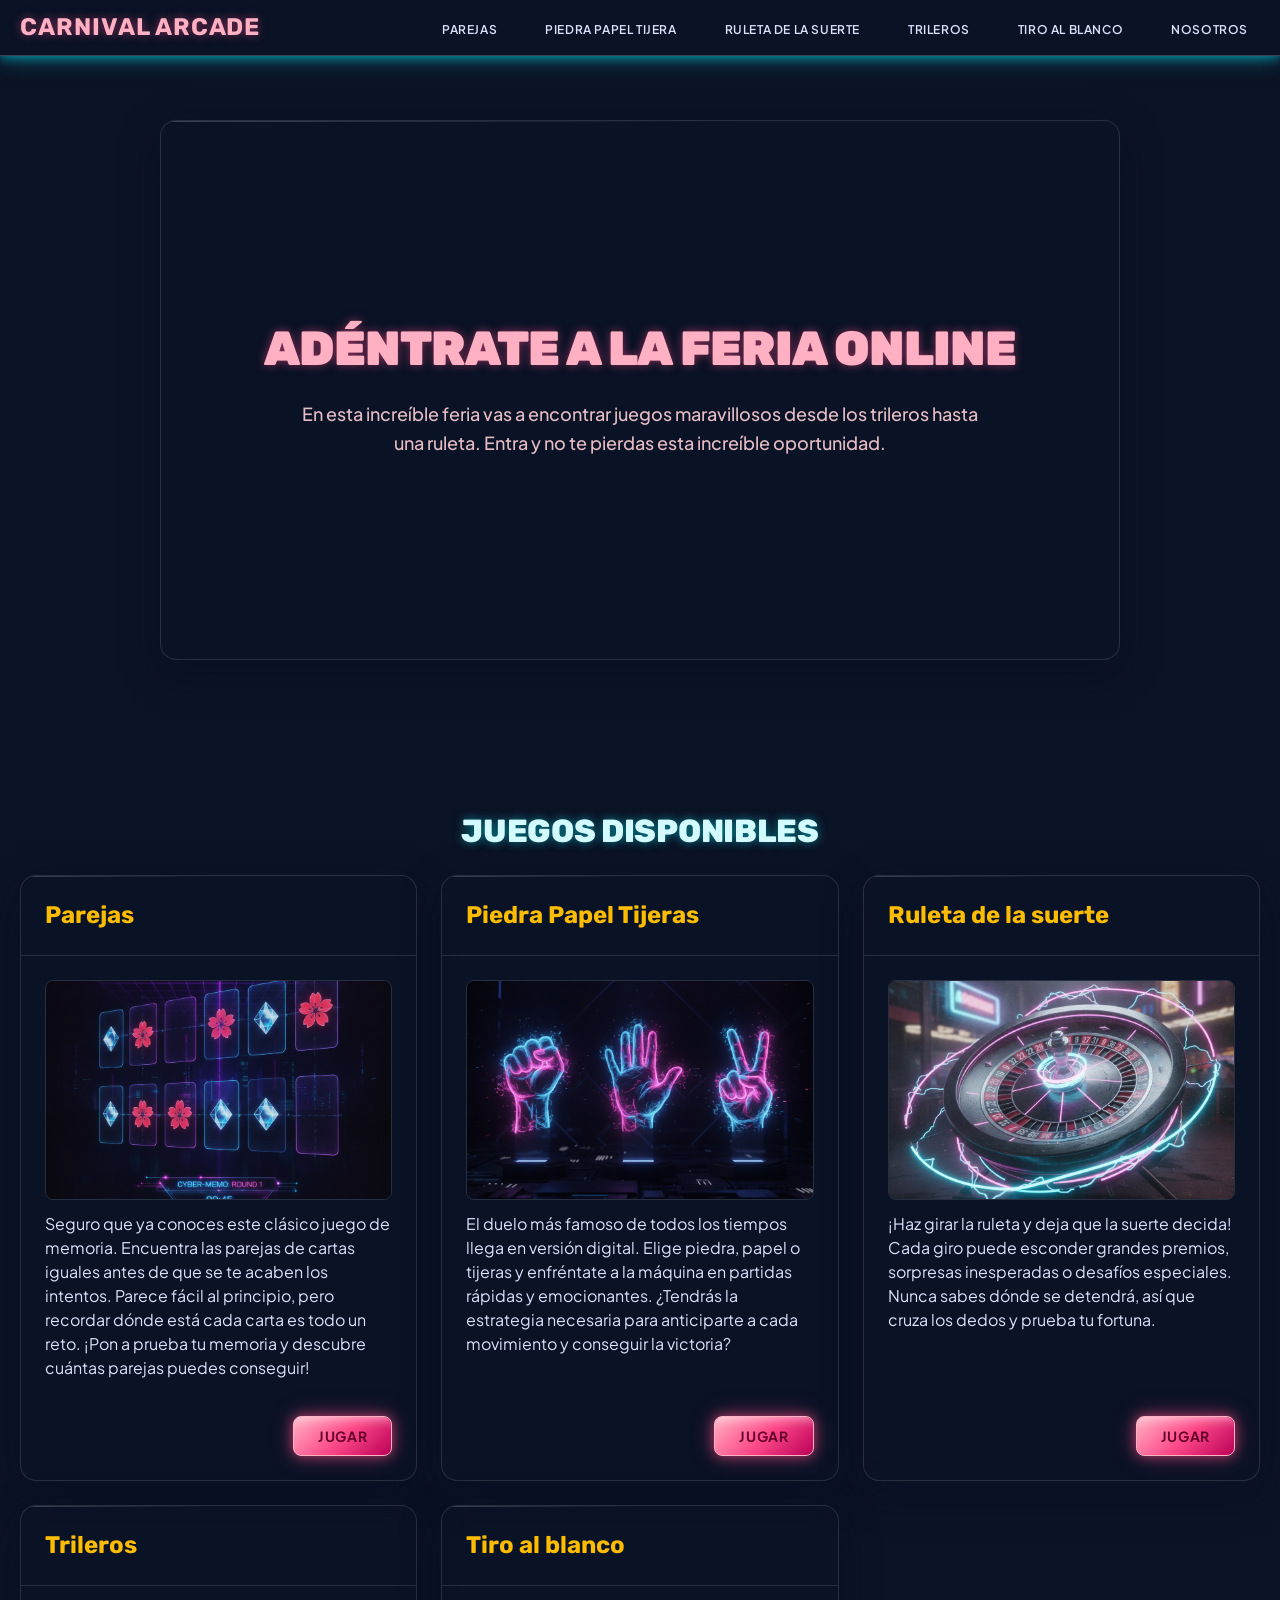
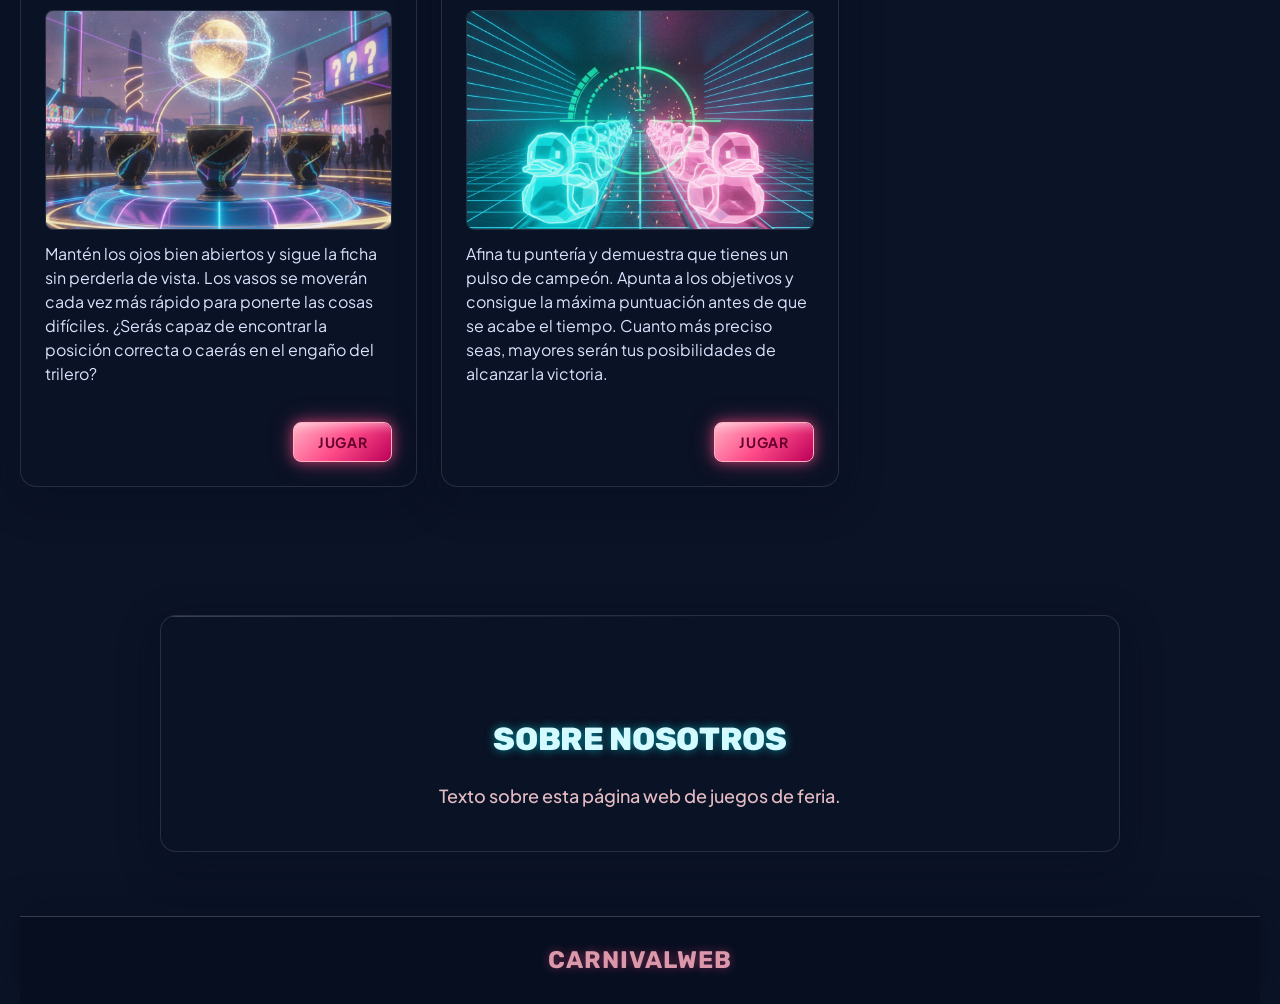
==== commit e2033658: "fix/landingcss" ====
--- a/index.html
+++ b/index.html
@@ -4,27 +4,27 @@
     <meta charset="UTF-8">
     <meta name="viewport" content="width=device-width, initial-scale=1.0">
     <title>CarnivalWeb</title>
-    <link href="https://fonts.googleapis.com/css2?family=Playfair+Display:wght@400;700;800;900&family=Work+Sans:wght@400;500;600;700&family=Space+Mono:wght@400;700&display=swap" rel="stylesheet"/>
+    <link href="https://fonts.googleapis.com/css2?family=Plus+Jakarta+Sans:wght@400;500;600;700&family=Rubik:wght@700;800;900&display=swap" rel="stylesheet"/>
     <link rel="stylesheet" href="src/css/style.css">
 </head>
 <body>
-    <header class="main-header">
-        <nav class="main-nav">
+    <header class="site-header">
+        <nav class="site-nav">
             <a href="#inicio" class="nav-logo">Carnival Arcade</a>
 
             <ul class="nav-links">
-                <li><a href="#parejas">parejas</a></li>
-                <li><a href="#ppt">piedra papel tijera</a></li>
-                <li><a href="#ruleta">ruleta de la suerte</a></li>
-                <li><a href="#trileros">trileros</a></li>
-                <li><a href="#tiro">tiro al blanco</a></li>
-                <li><a href="#nosotros">nosotros</a></li>
+                <li><a href="#parejas" class="nav-link">parejas</a></li>
+                <li><a href="#ppt" class="nav-link">piedra papel tijera</a></li>
+                <li><a href="#ruleta" class="nav-link">ruleta de la suerte</a></li>
+                <li><a href="#trileros" class="nav-link">trileros</a></li>
+                <li><a href="#tiro" class="nav-link">tiro al blanco</a></li>
+                <li><a href="#nosotros" class="nav-link">nosotros</a></li>
             </ul>
         </nav>
     </header>
 
-    <main class="main-content">
-        <section class="hero-section" id="inicio">
+    <main class="site-main">
+        <section class="hero" id="inicio">
             <h1 class="hero-title">
                 Adéntrate a la feria online
             </h1>
@@ -33,104 +33,94 @@
             </p>
         </section>
 
-        <section class="games-section">
-            <div class="section-title-wrap">
+        <section class="games">
+            <div class="section-header">
                 <h2 class="section-title">Juegos disponibles</h2>
             </div>
 
             <ul class="games-grid">
-                <li id="parejas">
-                    <article class="game-card">
-                        <header class="game-card-header">
-                            <h3 class="game-title">Parejas</h3>
-                        </header>
-                        <div class="game-card-body">
-                            <img src="./src/images/parejas.png" alt="Parejas" class="game-image">
-                            <p class="game-description">Seguro que ya conoces este clásico juego de memoria.
-                                Encuentra las parejas de cartas iguales antes de que se te acaben los intentos.
-                                Parece fácil al principio, pero recordar dónde está cada carta es todo un reto.
-                                ¡Pon a prueba tu memoria y descubre cuántas parejas puedes conseguir!</p>
-                        </div>
-                        <footer class="game-card-footer">
-                            <button class="game-button"><a href="./games/parejas/index.html" class="button-link">Jugar</a></button>
-                        </footer>
-                    </article>
+                <li id="parejas" class="game-card">
+                    <header class="game-card-header">
+                        <h3 class="game-title">Parejas</h3>
+                    </header>
+                    <div class="game-card-body">
+                        <img src="./src/images/parejas.png" alt="Parejas" class="game-image">
+                        <p class="game-description">Seguro que ya conoces este clásico juego de memoria.
+                            Encuentra las parejas de cartas iguales antes de que se te acaben los intentos.
+                            Parece fácil al principio, pero recordar dónde está cada carta es todo un reto.
+                            ¡Pon a prueba tu memoria y descubre cuántas parejas puedes conseguir!</p>
+                    </div>
+                    <footer class="game-card-footer">
+                        <a href="./games/parejas/index.html" class="btn btn--primary">Jugar</a>
+                    </footer>
                 </li>
-                <li>
-                    <article id="ppt" class="game-card">
-                        <header class="game-card-header">
-                            <h3 class="game-title">Piedra Papel Tijeras</h3>
-                        </header>
-                        <div class="game-card-body">
-                            <img src="./src/images/piedra-papel-tiejras.png" alt="Piedra Papel Tijera" class="game-image">
-                            <p class="game-description">El duelo más famoso de todos los tiempos llega en versión digital.
-                                Elige piedra, papel o tijeras y enfréntate a la máquina en partidas rápidas y emocionantes.
-                                ¿Tendrás la estrategia necesaria para anticiparte a cada movimiento y conseguir la victoria?</p>
-                        </div>
-                        <footer class="game-card-footer">
-                            <button class="game-button"><a href="./games/piedra-papel-tijera/index.html" class="button-link">Jugar</a></button>
-                        </footer>
-                    </article>
+                <li id="ppt" class="game-card">
+                    <header class="game-card-header">
+                        <h3 class="game-title">Piedra Papel Tijeras</h3>
+                    </header>
+                    <div class="game-card-body">
+                        <img src="./src/images/piedra-papel-tiejras.png" alt="Piedra Papel Tijera" class="game-image">
+                        <p class="game-description">El duelo más famoso de todos los tiempos llega en versión digital.
+                            Elige piedra, papel o tijeras y enfréntate a la máquina en partidas rápidas y emocionantes.
+                            ¿Tendrás la estrategia necesaria para anticiparte a cada movimiento y conseguir la victoria?</p>
+                    </div>
+                    <footer class="game-card-footer">
+                        <a href="./games/piedra-papel-tijera/index.html" class="btn btn--primary">Jugar</a>
+                    </footer>
                 </li>
-                <li>
-                    <article id="ruleta" class="game-card">
-                        <header class="game-card-header">
-                            <h3 class="game-title">Ruleta de la suerte</h3>
-                        </header>
-                        <div class="game-card-body">
-                            <img src="./src/images/ruleta.png" alt="Ruleta de la suerte" class="game-image">
-                            <p class="game-description">¡Haz girar la ruleta y deja que la suerte decida!
-                                Cada giro puede esconder grandes premios, sorpresas inesperadas o desafíos especiales.
-                                Nunca sabes dónde se detendrá, así que cruza los dedos y prueba tu fortuna.</p>
-                        </div>
-                        <footer class="game-card-footer">
-                            <button class="game-button"><a href="./games/random-lucky/index.html" class="button-link">Jugar</a></button>
-                        </footer>
-                    </article>
+                <li id="ruleta" class="game-card">
+                    <header class="game-card-header">
+                        <h3 class="game-title">Ruleta de la suerte</h3>
+                    </header>
+                    <div class="game-card-body">
+                        <img src="./src/images/ruleta.png" alt="Ruleta de la suerte" class="game-image">
+                        <p class="game-description">¡Haz girar la ruleta y deja que la suerte decida!
+                            Cada giro puede esconder grandes premios, sorpresas inesperadas o desafíos especiales.
+                            Nunca sabes dónde se detendrá, así que cruza los dedos y prueba tu fortuna.</p>
+                    </div>
+                    <footer class="game-card-footer">
+                        <a href="./games/random-lucky/index.html" class="btn btn--primary">Jugar</a>
+                    </footer>
                 </li>
-                <li>
-                    <article id="trileros" class="game-card">
-                        <header class="game-card-header">
-                            <h3 class="game-title">Trileros</h3>
-                        </header>
-                        <div class="game-card-body">
-                            <img src="./src/images/trileros.png" alt="trileros" class="game-image">
-                            <p class="game-description">Mantén los ojos bien abiertos y sigue la ficha sin perderla de vista.
-                                Los vasos se moverán cada vez más rápido para ponerte las cosas difíciles.
-                                ¿Serás capaz de encontrar la posición correcta o caerás en el engaño del trilero?</p>
-                        </div>
-                        <footer class="game-card-footer">
-                            <button class="game-button"><a href="./games/trileros/index.html" class="button-link">Jugar</a></button>
-                        </footer>
-                    </article>
+                <li id="trileros" class="game-card">
+                    <header class="game-card-header">
+                        <h3 class="game-title">Trileros</h3>
+                    </header>
+                    <div class="game-card-body">
+                        <img src="./src/images/trileros.png" alt="trileros" class="game-image">
+                        <p class="game-description">Mantén los ojos bien abiertos y sigue la ficha sin perderla de vista.
+                            Los vasos se moverán cada vez más rápido para ponerte las cosas difíciles.
+                            ¿Serás capaz de encontrar la posición correcta o caerás en el engaño del trilero?</p>
+                    </div>
+                    <footer class="game-card-footer">
+                        <a href="./games/trileros/index.html" class="btn btn--primary">Jugar</a>
+                    </footer>
                 </li>
-                <li>
-                    <article id="tiro" class="game-card">
-                        <header class="game-card-header">
-                            <h3 class="game-title">Tiro al blanco</h3>
-                        </header>
-                        <div class="game-card-body">
-                            <img src="./src/images/tiro-al-blanco.png" alt="Tiro al blanco" class="game-image">
-                            <p class="game-description">Afina tu puntería y demuestra que tienes un pulso de campeón.
-                                Apunta a los objetivos y consigue la máxima puntuación antes de que se acabe el tiempo.
-                                Cuanto más preciso seas, mayores serán tus posibilidades de alcanzar la victoria.</p>
-                        </div>
-                        <footer class="game-card-footer">
-                            <button class="game-button"><a href="./games/tiro-al-blanco/index.html" class="button-link">Jugar</a></button>
-                        </footer>
-                    </article>
+                <li id="tiro" class="game-card">
+                    <header class="game-card-header">
+                        <h3 class="game-title">Tiro al blanco</h3>
+                    </header>
+                    <div class="game-card-body">
+                        <img src="./src/images/tiro-al-blanco.png" alt="Tiro al blanco" class="game-image">
+                        <p class="game-description">Afina tu puntería y demuestra que tienes un pulso de campeón.
+                            Apunta a los objetivos y consigue la máxima puntuación antes de que se acabe el tiempo.
+                            Cuanto más preciso seas, mayores serán tus posibilidades de alcanzar la victoria.</p>
+                    </div>
+                    <footer class="game-card-footer">
+                        <a href="./games/tiro-al-blanco/index.html" class="btn btn--primary">Jugar</a>
+                    </footer>
                 </li>
             </ul>
         </section>
 
-        <section id="nosotros" class="about-section">
-            <div class="section-title-wrap">
+        <section id="nosotros" class="about">
+            <div class="section-header">
                 <h2 class="section-title">Sobre nosotros</h2>
             </div>
             <p class="about-text">Texto sobre esta página web de juegos de feria.</p>
         </section>
 
-        <footer class="main-footer">
+        <footer class="site-footer">
             <h3 class="footer-logo">CarnivalWeb</h3>
         </footer>
     </main>
--- a/src/css/style.css
+++ b/src/css/style.css
@@ -1,225 +1,209 @@
+/* ==================================================
+   ELECTRIC FAIRGROUND — Glassmorphic-Neon
+   Tokens from docs/DESIGN.md
+   ================================================== */
+
 :root {
-  /* Metadata */
-
-  --theme-name: "Crimson Pavilion";
-
-  /* Colors */
-
-  --surface: #1d100e;
-  --surface-dim: #1d100e;
-  --surface-bright: #473532;
-
-  --surface-container-lowest: #180b09;
-  --surface-container-low: #261816;
-  --surface-container: #2b1c19;
-  --surface-container-high: #362623;
-  --surface-container-highest: #42312e;
-
-  --on-surface: #f8dcd8;
-  --on-surface-variant: #e3beb8;
-
-  --inverse-surface: #f8dcd8;
-  --inverse-on-surface: #3d2c2a;
-
-  --outline: #aa8984;
-  --outline-variant: #5a403c;
-
-  --surface-tint: #ffb4a8;
-
-  --primary: #ffb4a8;
-  --on-primary: #690000;
-  --primary-container: #8b0000;
-  --on-primary-container: #ff907f;
-
-  --inverse-primary: #b52619;
-
-  --secondary: #e9c349;
-  --on-secondary: #3c2f00;
-  --secondary-container: #af8d11;
-  --on-secondary-container: #342800;
-
-  --tertiary: #c8c8b0;
-  --on-tertiary: #303221;
-  --tertiary-container: #424432;
-  --on-tertiary-container: #b0b19a;
-
-  --error: #ffb4ab;
-  --on-error: #690005;
-  --error-container: #93000a;
-  --on-error-container: #ffdad6;
-
-  --primary-fixed: #ffdad4;
-  --primary-fixed-dim: #ffb4a8;
-  --on-primary-fixed: #410000;
-  --on-primary-fixed-variant: #920703;
-
-  --secondary-fixed: #ffe088;
-  --secondary-fixed-dim: #e9c349;
-  --on-secondary-fixed: #241a00;
-  --on-secondary-fixed-variant: #574500;
-
-  --tertiary-fixed: #e4e4cc;
-  --tertiary-fixed-dim: #c8c8b0;
-  --on-tertiary-fixed: #1b1d0e;
-  --on-tertiary-fixed-variant: #474836;
-
-  --background: #1d100e;
-  --on-background: #f8dcd8;
-  --surface-variant: #42312e;
-
-  /* Typography */
-
-  --display-lg-font-family: "Playfair Display", serif;
-  --display-lg-font-size: 48px;
-  --display-lg-font-weight: 900;
-  --display-lg-line-height: 1.1;
-  --display-lg-letter-spacing: -0.02em;
-
-  --display-lg-mobile-font-family: "Playfair Display", serif;
-  --display-lg-mobile-font-size: 32px;
-  --display-lg-mobile-font-weight: 900;
-  --display-lg-mobile-line-height: 1.2;
-
-  --headline-md-font-family: "Playfair Display", serif;
-  --headline-md-font-size: 24px;
-  --headline-md-font-weight: 700;
-  --headline-md-line-height: 1.3;
-
-  --body-lg-font-family: "Work Sans", sans-serif;
-  --body-lg-font-size: 18px;
-  --body-lg-font-weight: 400;
-  --body-lg-line-height: 1.6;
-
-  --body-md-font-family: "Work Sans", sans-serif;
-  --body-md-font-size: 16px;
-  --body-md-font-weight: 400;
-  --body-md-line-height: 1.5;
-
-  --label-sm-font-family: "Space Mono", monospace;
-  --label-sm-font-size: 12px;
-  --label-sm-font-weight: 700;
-  --label-sm-line-height: 1;
-  --label-sm-letter-spacing: 0.1em;
-
-  /* Border Radius */
-
-  --radius-sm: 0.125rem;
-  --radius-default: 0.25rem;
-  --radius-md: 0.375rem;
-  --radius-lg: 0.5rem;
-  --radius-xl: 0.75rem;
+  /* ---------- Colors: surface ---------- */
+  --color-surface: #0b1326;
+  --color-surface-dim: #0b1326;
+  --color-surface-bright: #31394d;
+  --color-surface-container-lowest: #060e20;
+  --color-surface-container-low: #131b2e;
+  --color-surface-container: #171f33;
+  --color-surface-container-high: #222a3d;
+  --color-surface-container-highest: #2d3449;
+  --color-surface-variant: #2d3449;
+
+  /* ---------- Colors: on-* ---------- */
+  --color-on-surface: #dae2fd;
+  --color-on-surface-variant: #e5bcc4;
+  --color-inverse-surface: #dae2fd;
+  --color-inverse-on-surface: #283044;
+
+  /* ---------- Colors: outline ---------- */
+  --color-outline: #ac878f;
+  --color-outline-variant: #5c3f45;
+
+  /* ---------- Colors: primary (Electric Pink) ---------- */
+  --color-primary: #ffb1c3;
+  --color-on-primary: #66002c;
+  --color-primary-container: #ff4b89;
+  --color-on-primary-container: #590026;
+  --color-inverse-primary: #bb0058;
+
+  /* ---------- Colors: secondary (Cyan) ---------- */
+  --color-secondary: #d3fbff;
+  --color-on-secondary: #00363a;
+  --color-secondary-container: #00eefc;
+  --color-on-secondary-container: #00686f;
+
+  /* ---------- Colors: tertiary (Golden Yellow) ---------- */
+  --color-tertiary: #fdbc00;
+  --color-on-tertiary: #402d00;
+  --color-tertiary-container: #b98900;
+  --color-on-tertiary-container: #382700;
+
+  /* ---------- Colors: error ---------- */
+  --color-error: #ffb4ab;
+  --color-on-error: #690005;
+  --color-error-container: #93000a;
+  --color-on-error-container: #ffdad6;
+
+  /* ---------- Colors: fixed ---------- */
+  --color-primary-fixed: #ffd9e0;
+  --color-primary-fixed-dim: #ffb1c3;
+  --color-on-primary-fixed: #3f0019;
+  --color-on-primary-fixed-variant: #8f0041;
+  --color-secondary-fixed: #7df4ff;
+  --color-secondary-fixed-dim: #00dbe9;
+  --color-on-secondary-fixed: #002022;
+  --color-on-secondary-fixed-variant: #004f54;
+  --color-tertiary-fixed: #ffdea2;
+  --color-tertiary-fixed-dim: #fdbc00;
+  --color-on-tertiary-fixed: #261900;
+  --color-on-tertiary-fixed-variant: #5c4200;
+
+  --color-surface-tint: #ffb1c3;
+
+  /* ---------- Background ---------- */
+  --color-background: #0b1326;
+  --color-on-background: #dae2fd;
+
+  /* ---------- Typography: families ---------- */
+  --font-display: "Rubik", sans-serif;
+  --font-body: "Plus Jakarta Sans", sans-serif;
+
+  /* ---------- Typography: scale ---------- */
+  --text-display-lg-size: 48px;
+  --text-display-lg-weight: 900;
+  --text-display-lg-line-height: 1.1;
+  --text-display-lg-letter-spacing: -0.02em;
+
+  --text-display-sm-size: 32px;
+  --text-display-sm-weight: 800;
+  --text-display-sm-line-height: 1.2;
+  --text-display-sm-letter-spacing: -0.01em;
+
+  --text-headline-lg-size: 24px;
+  --text-headline-lg-weight: 700;
+  --text-headline-lg-line-height: 1.3;
+
+  --text-headline-lg-mobile-size: 20px;
+  --text-headline-lg-mobile-weight: 700;
+  --text-headline-lg-mobile-line-height: 1.3;
+
+  --text-body-lg-size: 18px;
+  --text-body-lg-weight: 500;
+  --text-body-lg-line-height: 1.6;
+
+  --text-body-md-size: 16px;
+  --text-body-md-weight: 400;
+  --text-body-md-line-height: 1.5;
+
+  --text-label-lg-size: 14px;
+  --text-label-lg-weight: 700;
+  --text-label-lg-line-height: 1;
+  --text-label-lg-letter-spacing: 0.05em;
+
+  --text-label-sm-size: 12px;
+  --text-label-sm-weight: 600;
+  --text-label-sm-line-height: 1;
+
+  /* ---------- Radii ---------- */
+  --radius-sm: 0.25rem;
+  --radius-default: 0.5rem;
+  --radius-md: 0.75rem;
+  --radius-lg: 1rem;
+  --radius-xl: 1.5rem;
   --radius-full: 9999px;
 
-  /* Spacing */
-
-  --spacing-base: 8px;
-  --spacing-gutter: 24px;
-
-  --margin-mobile: 16px;
-  --margin-desktop: 64px;
-
-  --stripe-width: 40px;
-
-  /* EFFECTS */
-
-  --blur-glass: 12px;
-
-  --shadow-glass:
-    0 8px 32px rgba(0, 0, 0, 0.15);
-
-  --glow-pink:
-    0 0 10px rgba(255, 177, 195, 0.4),
-    0 0 20px rgba(255, 75, 137, 0.3);
-
-  --glow-cyan:
-    0 0 10px rgba(0, 238, 252, 0.4),
-    0 0 20px rgba(0, 238, 252, 0.25);
-
-  --glow-gold:
-    0 0 10px rgba(253, 188, 0, 0.4),
-    0 0 20px rgba(253, 188, 0, 0.25);
-
-  /* DESIGN SYSTEM — Brand-specific */
-  --gold: #d4af37;
-  --pink-accent: #ff007a;
-  --cream: #f5f5dc;
-  --obsidian: #1a0a0a;
-
-  --stripes-pavilion:
-    repeating-linear-gradient(
-      90deg,
-      var(--primary-container) 0,
-      var(--primary-container) var(--stripe-width),
-      var(--obsidian) var(--stripe-width),
-      var(--obsidian) calc(var(--stripe-width) * 2)
-    );
-
-  --vignette:
-    radial-gradient(
-      ellipse at center,
-      transparent 0%,
-      transparent 50%,
-      rgba(0, 0, 0, 0.55) 100%
-    );
-
-  --grain-overlay:
-    repeating-linear-gradient(
-      0deg,
-      rgba(255, 255, 255, 0.015) 0,
-      rgba(255, 255, 255, 0.015) 1px,
-      transparent 1px,
-      transparent 3px
-    );
-
-  --marquee-divider:
-    repeating-linear-gradient(
-      90deg,
-      var(--gold) 0,
-      var(--gold) 4px,
-      transparent 4px,
-      transparent 10px
-    );
-
-  --inset-glow-gold:
-    inset 0 0 24px rgba(212, 175, 55, 0.18);
-
-  --skeuomorphic-press:
-    inset 0 1px 0 rgba(255, 255, 255, 0.15),
-    inset 0 -2px 0 rgba(0, 0, 0, 0.45);
-
-}
-
-/* Global Styles */
-* {
+  /* ---------- Spacing ---------- */
+  --space-base: 8px;
+  --space-xs: 4px;
+  --space-sm: 12px;
+  --space-md: 24px;
+  --space-lg: 40px;
+  --space-xl: 64px;
+
+  --container-max: 1280px;
+  --container-gutter: 20px;
+
+  /* ---------- Glass surfaces ---------- */
+  --glass-bg: rgba(11, 19, 38, 0.7);
+  --glass-border: rgba(255, 255, 255, 0.12);
+  --glass-highlight: rgba(255, 255, 255, 0.2);
+  --glass-blur: 12px;
+
+  /* ---------- Shadows: depth in deep navy, never black ---------- */
+  --shadow-soft: 0 8px 32px rgba(6, 14, 32, 0.35);
+  --shadow-card: 0 12px 40px rgba(6, 14, 32, 0.45);
+
+  /* ---------- Neon glows (interactive level 3) ---------- */
+  --glow-pink: 0 0 12px rgba(255, 75, 137, 0.6),
+               0 0 24px rgba(255, 75, 137, 0.35);
+  --glow-cyan: 0 0 12px rgba(0, 238, 252, 0.6),
+               0 0 24px rgba(0, 238, 252, 0.35);
+  --glow-gold: 0 0 12px rgba(253, 188, 0, 0.6),
+               0 0 24px rgba(253, 188, 0, 0.35);
+
+  --neon-text-glow-pink: 0 0 10px rgba(255, 75, 137, 0.5);
+  --neon-text-glow-cyan: 0 0 10px rgba(0, 238, 252, 0.5);
+
+  /* ---------- Buttons ---------- */
+  --btn-primary-gradient: linear-gradient(
+    135deg,
+    #ffb1c3 0%,
+    #ff4b89 50%,
+    #bb0058 100%
+  );
+  --btn-gloss: linear-gradient(
+    to bottom,
+    rgba(255, 255, 255, 0.35) 0%,
+    rgba(255, 255, 255, 0.12) 30%,
+    transparent 60%
+  );
+
+  /* ---------- Layout ---------- */
+  --desktop-columns: 12;
+  --mobile-columns: 4;
+  --desktop-gutter: 24px;
+  --mobile-gutter: 16px;
+  --desktop-margin: 64px;
+  --mobile-margin: 20px;
+}
+
+/* ==================================================
+   RESET & BASE
+   ================================================== */
+*,
+*::before,
+*::after {
   box-sizing: border-box;
   margin: 0;
   padding: 0;
 }
 
 html {
-  background-color: var(--background);
+  background-color: var(--color-background);
+  color: var(--color-on-background);
+  font-family: var(--font-body);
+  font-size: var(--text-body-md-size);
+  line-height: var(--text-body-md-line-height);
+  -webkit-font-smoothing: antialiased;
+  -moz-osx-font-smoothing: grayscale;
+  text-rendering: optimizeLegibility;
 }
 
 body {
-  background-color: var(--background);
-  background-image: var(--vignette);
-  color: var(--on-surface);
-  font-family: var(--body-lg-font-family);
-  line-height: 1.6;
+  background-color: var(--color-background);
+  color: var(--color-on-surface);
+  font-family: var(--font-body);
+  font-size: var(--text-body-lg-size);
+  font-weight: var(--text-body-lg-weight);
+  line-height: var(--text-body-lg-line-height);
+  min-height: 100vh;
   overflow-x: hidden;
-  position: relative;
-}
-
-/* Grain overlay layer (texture to eliminate digital flatness) */
-body::before {
-  content: "";
-  position: fixed;
-  inset: 0;
-  pointer-events: none;
-  z-index: 9999;
-  background-image: var(--grain-overlay);
-  opacity: 0.5;
-  mix-blend-mode: overlay;
 }
 
 a {
@@ -232,383 +216,490 @@
   list-style: none;
 }
 
-/* ==================================================
-   HEADER & NAVIGATION — "Theatrical Top Frame"
-   ================================================== */
-.main-header {
-  background-color: var(--surface-container-low);
+img {
+  display: block;
+  max-width: 100%;
+}
+
+button {
+  font-family: inherit;
+  border: none;
+  background: none;
+  cursor: pointer;
+  color: inherit;
+}
+
+/* ==================================================
+   HEADER & NAVIGATION — "Player Profile Header"
+   Horizontal glass bar with subtle bottom-border glow.
+   ================================================== */
+.site-header {
   position: sticky;
   top: 0;
   z-index: 1000;
-  border-bottom: 2px solid var(--gold);
-  box-shadow: var(--inset-glow-gold);
-}
-
-.main-header::before {
-  content: "";
-  display: block;
-  height: 6px;
-  background-image: var(--stripes-pavilion);
-  opacity: 0.85;
-}
-
-.main-nav {
-  max-width: calc(100% - 2 * var(--margin-desktop));
+  background-color: var(--glass-bg);
+  backdrop-filter: blur(var(--glass-blur));
+  -webkit-backdrop-filter: blur(var(--glass-blur));
+  border-bottom: 1px solid var(--glass-highlight);
+  box-shadow: var(--glow-cyan);
+}
+
+.site-nav {
+  max-width: var(--container-max);
   margin: 0 auto;
-  padding: 1.25rem var(--margin-desktop);
+  padding: var(--space-sm) var(--container-gutter);
   display: flex;
+  align-items: center;
   justify-content: space-between;
-  align-items: center;
-  gap: 2rem;
+  gap: var(--space-md);
 }
 
 .nav-logo {
-  font-family: var(--display-lg-font-family);
-  font-size: 1.75rem;
-  font-weight: 900;
-  color: var(--gold);
+  font-family: var(--font-display);
+  font-size: var(--text-headline-lg-size);
+  font-weight: var(--text-headline-lg-weight);
+  line-height: var(--text-headline-lg-line-height);
+  color: var(--color-primary);
   text-transform: uppercase;
-  letter-spacing: 0.08em;
-  text-shadow: 0 0 8px rgba(212, 175, 55, 0.35);
+  letter-spacing: 0.04em;
+  text-shadow: var(--neon-text-glow-pink);
 }
 
 .nav-links {
   display: flex;
-  gap: 2rem;
-}
-
-.nav-links a {
-  font-family: var(--label-sm-font-family);
-  font-size: var(--label-sm-font-size);
-  font-weight: var(--label-sm-font-weight);
-  letter-spacing: var(--label-sm-letter-spacing);
-  color: var(--cream);
+  gap: var(--space-md);
+}
+
+.nav-link {
+  font-family: var(--font-body);
+  font-size: var(--text-label-sm-size);
+  font-weight: var(--text-label-sm-weight);
+  line-height: var(--text-label-sm-line-height);
+  letter-spacing: var(--text-label-lg-letter-spacing);
+  color: var(--color-on-surface);
   text-transform: uppercase;
-  padding: 0.5rem 0.75rem;
-  border-bottom: 1px solid transparent;
-  transition: color 0.3s ease, border-color 0.3s ease;
-}
-
-.nav-links a:hover {
-  color: var(--gold);
-  border-bottom-color: var(--gold);
-}
-
-/* ==================================================
-   MAIN CONTENT
-   ================================================== */
-.main-content {
-  max-width: calc(100% - 2 * var(--margin-desktop));
+  padding: var(--space-xs) var(--space-sm);
+  border-radius: var(--radius-default);
+  transition: color 0.3s ease, background-color 0.3s ease, box-shadow 0.3s ease;
+}
+
+.nav-link:hover {
+  color: var(--color-secondary);
+  background-color: rgba(0, 238, 252, 0.08);
+  box-shadow: var(--glow-cyan);
+}
+
+/* ==================================================
+   MAIN CONTENT — Fluid Grid container
+   ================================================== */
+.site-main {
+  max-width: var(--container-max);
   margin: 0 auto;
-  padding: 0 var(--margin-desktop);
+  padding: 0 var(--container-gutter);
 }
 
 /* ==================================================
    HERO SECTION — "The Stage"
-   ================================================== */
-.hero-section {
-  padding: 6rem 3rem;
-  text-align: center;
+   Level 2 glass card, generous breathing room.
+   ================================================== */
+.hero {
   display: flex;
   flex-direction: column;
   align-items: center;
   justify-content: center;
+  text-align: center;
   min-height: 60vh;
-  margin: 3rem auto;
+  margin: var(--space-xl) auto;
   max-width: 960px;
-  background-color: var(--surface-container-low);
-  border: 2px solid var(--gold);
+  padding: var(--space-xl) var(--space-md);
+  background-color: var(--glass-bg);
+  backdrop-filter: blur(var(--glass-blur));
+  -webkit-backdrop-filter: blur(var(--glass-blur));
+  border: 1px solid var(--glass-border);
   border-radius: var(--radius-lg);
-  box-shadow: var(--inset-glow-gold);
+  box-shadow: var(--shadow-card);
   position: relative;
+  overflow: hidden;
+}
+
+/* Light leak: top-left highlight (Level 2) */
+.hero::before {
+  content: "";
+  position: absolute;
+  top: 0;
+  left: 0;
+  width: 60%;
+  height: 1px;
+  background: linear-gradient(
+    to right,
+    var(--glass-highlight),
+    transparent
+  );
+  pointer-events: none;
 }
 
 .hero-title {
-  font-family: var(--display-lg-font-family);
-  font-size: var(--display-lg-font-size);
-  font-weight: var(--display-lg-font-weight);
-  color: var(--cream);
-  margin-bottom: 1.5rem;
-  line-height: var(--display-lg-line-height);
-  letter-spacing: var(--display-lg-letter-spacing);
+  font-family: var(--font-display);
+  font-size: var(--text-display-lg-size);
+  font-weight: var(--text-display-lg-weight);
+  line-height: var(--text-display-lg-line-height);
+  letter-spacing: var(--text-display-lg-letter-spacing);
+  color: var(--color-primary);
   text-transform: uppercase;
+  text-shadow: var(--neon-text-glow-pink);
+  margin-bottom: var(--space-md);
 }
 
 .hero-subtitle {
-  font-size: 1.125rem;
-  color: var(--on-surface-variant);
+  font-size: var(--text-body-lg-size);
+  font-weight: var(--text-body-lg-weight);
+  line-height: var(--text-body-lg-line-height);
+  color: var(--color-on-surface-variant);
   max-width: 700px;
   margin: 0 auto;
 }
 
 /* ==================================================
-   GAMES SECTION
-   ================================================== */
-.games-section {
-  padding: 3rem 0;
-}
-
-/* Marquee divider replaces the plain section underline */
-.section-title-wrap {
-  display: flex;
-  align-items: center;
-  gap: 1.25rem;
-  margin-bottom: 3rem;
-}
-
-.section-title-wrap::before,
-.section-title-wrap::after {
-  content: "";
-  flex: 1;
-  height: 8px;
-  background-image: var(--marquee-divider);
-  background-size: 10px 8px;
+   SECTION HEADERS
+   ================================================== */
+.section-header {
+  margin: var(--space-xl) 0 var(--space-md);
+  text-align: center;
 }
 
 .section-title {
-  font-family: var(--display-lg-font-family);
-  font-size: 2.25rem;
-  font-weight: 900;
-  text-align: center;
-  color: var(--gold);
+  font-family: var(--font-display);
+  font-size: var(--text-display-sm-size);
+  font-weight: var(--text-display-sm-weight);
+  line-height: var(--text-display-sm-line-height);
+  letter-spacing: var(--text-display-sm-letter-spacing);
+  color: var(--color-secondary);
   text-transform: uppercase;
-  letter-spacing: 0.04em;
-  white-space: nowrap;
+  text-shadow: var(--neon-text-glow-cyan);
+}
+
+/* ==================================================
+   GAMES GRID — Fluid 12-col → 4-col
+   ================================================== */
+.games {
+  padding: var(--space-md) 0 var(--space-xl);
 }
 
 .games-grid {
   display: grid;
-  grid-template-columns: 1fr;
-  gap: 3rem;
-  padding: 0;
-}
-
-/* ==================================================
-   GAME CARD — "Showcase Cabinet"
-   Distinct header separated by a gold filigree line.
-   Vertical stripe pattern in background at 10% opacity.
+  grid-template-columns: repeat(var(--desktop-columns), 1fr);
+  gap: var(--space-md);
+}
+
+/* ==================================================
+   GAME CARD — Level 2 glass, glowing border, Level 3 hover
    ================================================== */
 .game-card {
-  background-color: var(--surface-container);
-  background-image: var(--stripes-pavilion);
-  background-blend-mode: overlay;
-  background-size: var(--stripe-width) 100%;
-  background-repeat: repeat;
-  opacity: 1;
-  border: 2px solid var(--gold);
-  border-radius: var(--radius-default);
-  overflow: hidden;
+  grid-column: span 4;
   display: flex;
   flex-direction: column;
-  transition: transform 0.3s ease, box-shadow 0.3s ease;
-  max-width: 800px;
-  margin: 0 auto;
-  width: 100%;
+  background-color: var(--glass-bg);
+  backdrop-filter: blur(var(--glass-blur));
+  -webkit-backdrop-filter: blur(var(--glass-blur));
+  border: 1px solid var(--glass-border);
+  border-radius: var(--radius-lg);
+  overflow: hidden;
   position: relative;
-}
-
-/* Inner solid surface so stripes don't bleed into text */
+  box-shadow: var(--shadow-card);
+  transition: transform 0.3s ease, box-shadow 0.3s ease, border-color 0.3s ease;
+}
+
+/* Light leak: top-left white highlight */
 .game-card::before {
   content: "";
   position: absolute;
-  inset: 0;
-  background-color: var(--surface-container);
-  opacity: 0.9;
-  z-index: 0;
-}
-
-.game-card > * {
+  top: 0;
+  left: 0;
+  width: 50%;
+  height: 1px;
+  background: linear-gradient(to right, var(--glass-highlight), transparent);
+  pointer-events: none;
+  z-index: 1;
+}
+
+.game-card:hover {
+  transform: translateY(-6px);
+  border-color: var(--color-primary);
+  box-shadow: var(--glow-pink), var(--shadow-card);
+}
+
+.game-card-header {
+  padding: var(--space-md);
+  border-bottom: 1px solid var(--glass-border);
+}
+
+.game-title {
+  font-family: var(--font-display);
+  font-size: var(--text-headline-lg-size);
+  font-weight: var(--text-headline-lg-weight);
+  line-height: var(--text-headline-lg-line-height);
+  color: var(--color-tertiary);
+}
+
+.game-card-body {
+  padding: var(--space-md);
+  display: flex;
+  flex-direction: column;
+  gap: var(--space-sm);
+  flex-grow: 1;
+}
+
+.game-image {
+  width: 100%;
+  height: 220px;
+  object-fit: cover;
+  border-radius: var(--radius-default);
+  border: 1px solid var(--glass-border);
+}
+
+.game-description {
+  font-size: var(--text-body-md-size);
+  font-weight: var(--text-body-md-weight);
+  line-height: var(--text-body-md-line-height);
+  color: var(--color-on-surface);
+  flex-grow: 1;
+}
+
+.game-card-footer {
+  padding: var(--space-sm) var(--space-md) var(--space-md);
+  display: flex;
+  justify-content: flex-end;
+}
+
+/* ==================================================
+   BUTTONS — "Primary Pink Gradient + Gloss"
+   ================================================== */
+.btn {
   position: relative;
-  z-index: 1;
-}
-
-/* The header is separated by a gold filigree line (the 1px gold border-bottom) */
-.game-card-header {
-  display: flex;
+  display: inline-flex;
   align-items: center;
-  justify-content: space-between;
-  padding: 1.25rem 1.75rem;
-  background-color: var(--primary-container);
-  border-bottom: 1px solid var(--gold);
-}
-
-.game-title {
-  font-family: var(--display-lg-font-family);
-  font-size: 1.75rem;
-  font-weight: 800;
-  color: var(--gold);
+  justify-content: center;
+  padding: var(--space-sm) var(--space-md);
+  font-family: var(--font-body);
+  font-size: var(--text-label-lg-size);
+  font-weight: var(--text-label-lg-weight);
+  line-height: var(--text-label-lg-line-height);
+  letter-spacing: var(--text-label-lg-letter-spacing);
+  text-transform: uppercase;
+  border-radius: var(--radius-default);
+  cursor: pointer;
+  overflow: hidden;
+  transition: transform 0.15s ease, box-shadow 0.3s ease, background-color 0.3s ease;
+}
+
+.btn--primary {
+  color: var(--color-on-primary);
+  background-image: var(--btn-primary-gradient);
+  border: 1px solid var(--color-primary);
+  box-shadow: var(--glow-pink);
+}
+
+.btn--primary::before {
+  content: "";
+  position: absolute;
+  top: 0;
+  left: 0;
+  right: 0;
+  height: 50%;
+  background-image: var(--btn-gloss);
+  pointer-events: none;
+  border-radius: var(--radius-default) var(--radius-default) 0 0;
+}
+
+.btn--primary:hover {
+  box-shadow: 0 0 18px rgba(255, 75, 137, 0.8),
+              0 0 36px rgba(255, 75, 137, 0.45);
+  transform: translateY(-1px);
+}
+
+.btn--primary:active {
+  transform: translateY(0);
+}
+
+.btn--secondary {
+  color: var(--color-secondary);
+  background-color: transparent;
+  border: 2px solid var(--color-secondary-container);
+}
+
+.btn--secondary:hover {
+  background-color: rgba(0, 238, 252, 0.12);
+  box-shadow: var(--glow-cyan);
+}
+
+/* ==================================================
+   SCORE BADGES & TIMERS — pill-shaped
+   ================================================== */
+.badge {
+  display: inline-flex;
+  align-items: center;
+  gap: var(--space-xs);
+  padding: var(--space-xs) var(--space-sm);
+  font-family: var(--font-body);
+  font-size: var(--text-label-sm-size);
+  font-weight: var(--text-label-sm-weight);
+  border-radius: var(--radius-full);
+}
+
+.badge--timer {
+  color: var(--color-on-secondary);
+  background-color: var(--color-secondary-container);
+  box-shadow: inset 0 0 8px rgba(6, 14, 32, 0.45);
+  font-weight: var(--text-label-lg-weight);
+  letter-spacing: var(--text-label-lg-letter-spacing);
+}
+
+.badge--score {
+  color: var(--color-on-tertiary);
+  background-color: var(--color-tertiary);
+}
+
+.badge--score::before {
+  content: "★";
+  color: var(--color-on-tertiary);
+}
+
+/* ==================================================
+   INPUT FIELDS — Dark navy fill, glowing cyan border
+   ================================================== */
+.input {
+  width: 100%;
+  padding: var(--space-sm) var(--space-md);
+  font-family: var(--font-body);
+  font-size: var(--text-body-md-size);
+  color: var(--color-on-surface);
+  background-color: var(--color-surface-container-lowest);
+  border: 1px solid var(--color-secondary-container);
+  border-radius: var(--radius-default);
+  outline: none;
+  transition: box-shadow 0.3s ease, border-color 0.3s ease;
+}
+
+.input::placeholder {
+  color: var(--color-on-surface-variant);
+  opacity: 0.7;
+}
+
+.input:focus {
+  border-color: var(--color-secondary);
+  box-shadow: var(--glow-cyan);
+}
+
+/* ==================================================
+   ABOUT SECTION — glass card
+   ================================================== */
+.about {
+  margin: var(--space-xl) auto;
+  max-width: 960px;
+  padding: var(--space-lg) var(--space-md);
+  text-align: center;
+  background-color: var(--glass-bg);
+  backdrop-filter: blur(var(--glass-blur));
+  -webkit-backdrop-filter: blur(var(--glass-blur));
+  border: 1px solid var(--glass-border);
+  border-radius: var(--radius-lg);
+  box-shadow: var(--shadow-card);
+  position: relative;
+  overflow: hidden;
+}
+
+.about::before {
+  content: "";
+  position: absolute;
+  top: 0;
+  left: 0;
+  width: 60%;
+  height: 1px;
+  background: linear-gradient(
+    to right,
+    var(--glass-highlight),
+    transparent
+  );
+  pointer-events: none;
+}
+
+.about-text {
+  margin-top: var(--space-md);
+  max-width: 800px;
+  margin-left: auto;
+  margin-right: auto;
+  font-size: var(--text-body-lg-size);
+  line-height: var(--text-body-lg-line-height);
+  color: var(--color-on-surface-variant);
+}
+
+/* ==================================================
+   FOOTER — "Curtain Call"
+   ================================================== */
+.site-footer {
+  margin-top: var(--space-xl);
+  padding: var(--space-md) 0;
+  text-align: center;
+  background-color: var(--color-surface-container-lowest);
+  border-top: 1px solid var(--glass-highlight);
+  box-shadow: 0 -8px 32px rgba(6, 14, 32, 0.35);
+}
+
+.footer-logo {
+  font-family: var(--font-display);
+  font-size: var(--text-headline-lg-size);
+  font-weight: var(--text-headline-lg-weight);
+  color: var(--color-primary);
   text-transform: uppercase;
   letter-spacing: 0.04em;
-}
-
-.game-card-body {
-  padding: 1.75rem;
-  display: flex;
-  flex-direction: column;
-  gap: 1.25rem;
-}
-
-.game-image {
-  width: 100%;
-  height: 400px;
-  object-fit: cover;
-  border: 1px solid var(--gold);
-  border-radius: var(--radius-sm);
-  background-color: var(--surface-container-high);
-}
-
-.game-description {
-  font-size: 1.125rem;
-  color: var(--cream);
-  flex-grow: 1;
-}
-
-.game-card-footer {
-  padding: 1rem 1.75rem 1.5rem;
-  display: flex;
-  justify-content: flex-end;
-}
-
-/* ==================================================
-   BUTTON — "Theatrical Toggle"
-   Deep Crimson base, Antique Gold 2px border,
-   Vibrant Pink glow on hover. Space Mono uppercase.
-   ================================================== */
-.game-button {
-  background-color: var(--primary-container);
-  border: 2px solid var(--gold);
-  border-radius: var(--radius-default);
-  box-shadow: var(--skeuomorphic-press);
-  cursor: pointer;
-  overflow: hidden;
-  transition: box-shadow 0.3s ease, background-color 0.3s ease, transform 0.1s ease;
-}
-
-.game-button:hover {
-  box-shadow: var(--glow-pink);
-  background-color: var(--inverse-primary);
-}
-
-.game-button:active {
-  transform: translateY(1px);
-}
-
-.button-link {
-  display: block;
-  padding: 0.875rem 1.75rem;
-  color: var(--cream);
-  font-family: var(--label-sm-font-family);
-  font-size: var(--label-sm-font-size);
-  font-weight: var(--label-sm-font-weight);
-  letter-spacing: var(--label-sm-letter-spacing);
-  text-transform: uppercase;
-  text-align: center;
-}
-
-/* ==================================================
-   GAME CARD HOVER — Glow Gold (kept as requested)
-   ================================================== */
-.game-card:hover {
-  transform: translateY(-6px);
-  box-shadow: var(--glow-gold);
-}
-
-/* ==================================================
-   ABOUT SECTION
-   ================================================== */
-.about-section {
-  padding: 4rem 3rem;
-  text-align: center;
-  margin: 3rem auto;
-  max-width: 960px;
-  background-color: var(--surface-container-low);
-  border: 2px solid var(--gold);
-  border-radius: var(--radius-lg);
-  box-shadow: var(--inset-glow-gold);
-}
-
-.about-text {
-  font-size: 1.125rem;
-  color: var(--on-surface-variant);
-  max-width: 800px;
-  margin: 1.5rem auto 0;
-}
-
-/* ==================================================
-   FOOTER — "Curtain Call"
-   ================================================== */
-.main-footer {
-  padding: 2.5rem 0;
-  text-align: center;
-  background-color: var(--surface-container-lowest);
-  margin-top: 3rem;
-  border-top: 2px solid var(--gold);
-  position: relative;
-}
-
-.main-footer::after {
-  content: "";
-  display: block;
-  position: absolute;
-  bottom: 0;
-  left: 0;
-  right: 0;
-  height: 6px;
-  background-image: var(--stripes-pavilion);
+  text-shadow: var(--neon-text-glow-pink);
   opacity: 0.85;
 }
 
-.footer-logo {
-  font-family: var(--display-lg-font-family);
-  font-size: 1.5rem;
-  font-weight: 800;
-  color: var(--gold);
-  text-transform: uppercase;
-  letter-spacing: 0.08em;
-  opacity: 0.85;
-}
-
-/* ==================================================
-   MOBILE
+/* ==================================================
+   MOBILE — 4-col grid, 16px gutter, 20px margin
    ================================================== */
 @media (max-width: 768px) {
-  .main-nav {
+  .site-nav {
     flex-direction: column;
-    gap: 1rem;
-    padding: 1rem var(--margin-mobile);
+    gap: var(--space-sm);
+    padding: var(--space-sm) var(--container-gutter);
   }
 
   .nav-links {
     flex-wrap: wrap;
     justify-content: center;
-    gap: 1rem;
-  }
-
-  .main-content {
-    padding: 0 var(--margin-mobile);
-  }
-
-  .hero-section {
-    padding: 3rem 1.5rem;
-    margin: 2rem auto;
+    gap: var(--space-xs);
+  }
+
+  .site-main {
+    padding: 0 var(--container-gutter);
+  }
+
+  .hero {
+    padding: var(--space-lg) var(--space-md);
+    margin: var(--space-lg) auto;
   }
 
   .hero-title {
-    font-size: var(--display-lg-mobile-font-size);
-    line-height: var(--display-lg-mobile-line-height);
+    font-size: var(--text-headline-lg-mobile-size);
+    line-height: var(--text-headline-lg-mobile-line-height);
   }
 
   .section-title {
-    font-size: 1.75rem;
-  }
-
-  .section-title-wrap::before,
-  .section-title-wrap::after {
-    background-size: 6px 6px;
-    height: 6px;
-  }
-
-  .about-section {
-    padding: 2.5rem 1.5rem;
-  }
-}
+    font-size: 28px;
+  }
+
+  .games-grid {
+    grid-template-columns: repeat(var(--mobile-columns), 1fr);
+    gap: var(--space-sm);
+  }
+
+  .game-card {
+    grid-column: span 4;
+  }
+
+  .about {
+    padding: var(--space-md);
+  }
+}
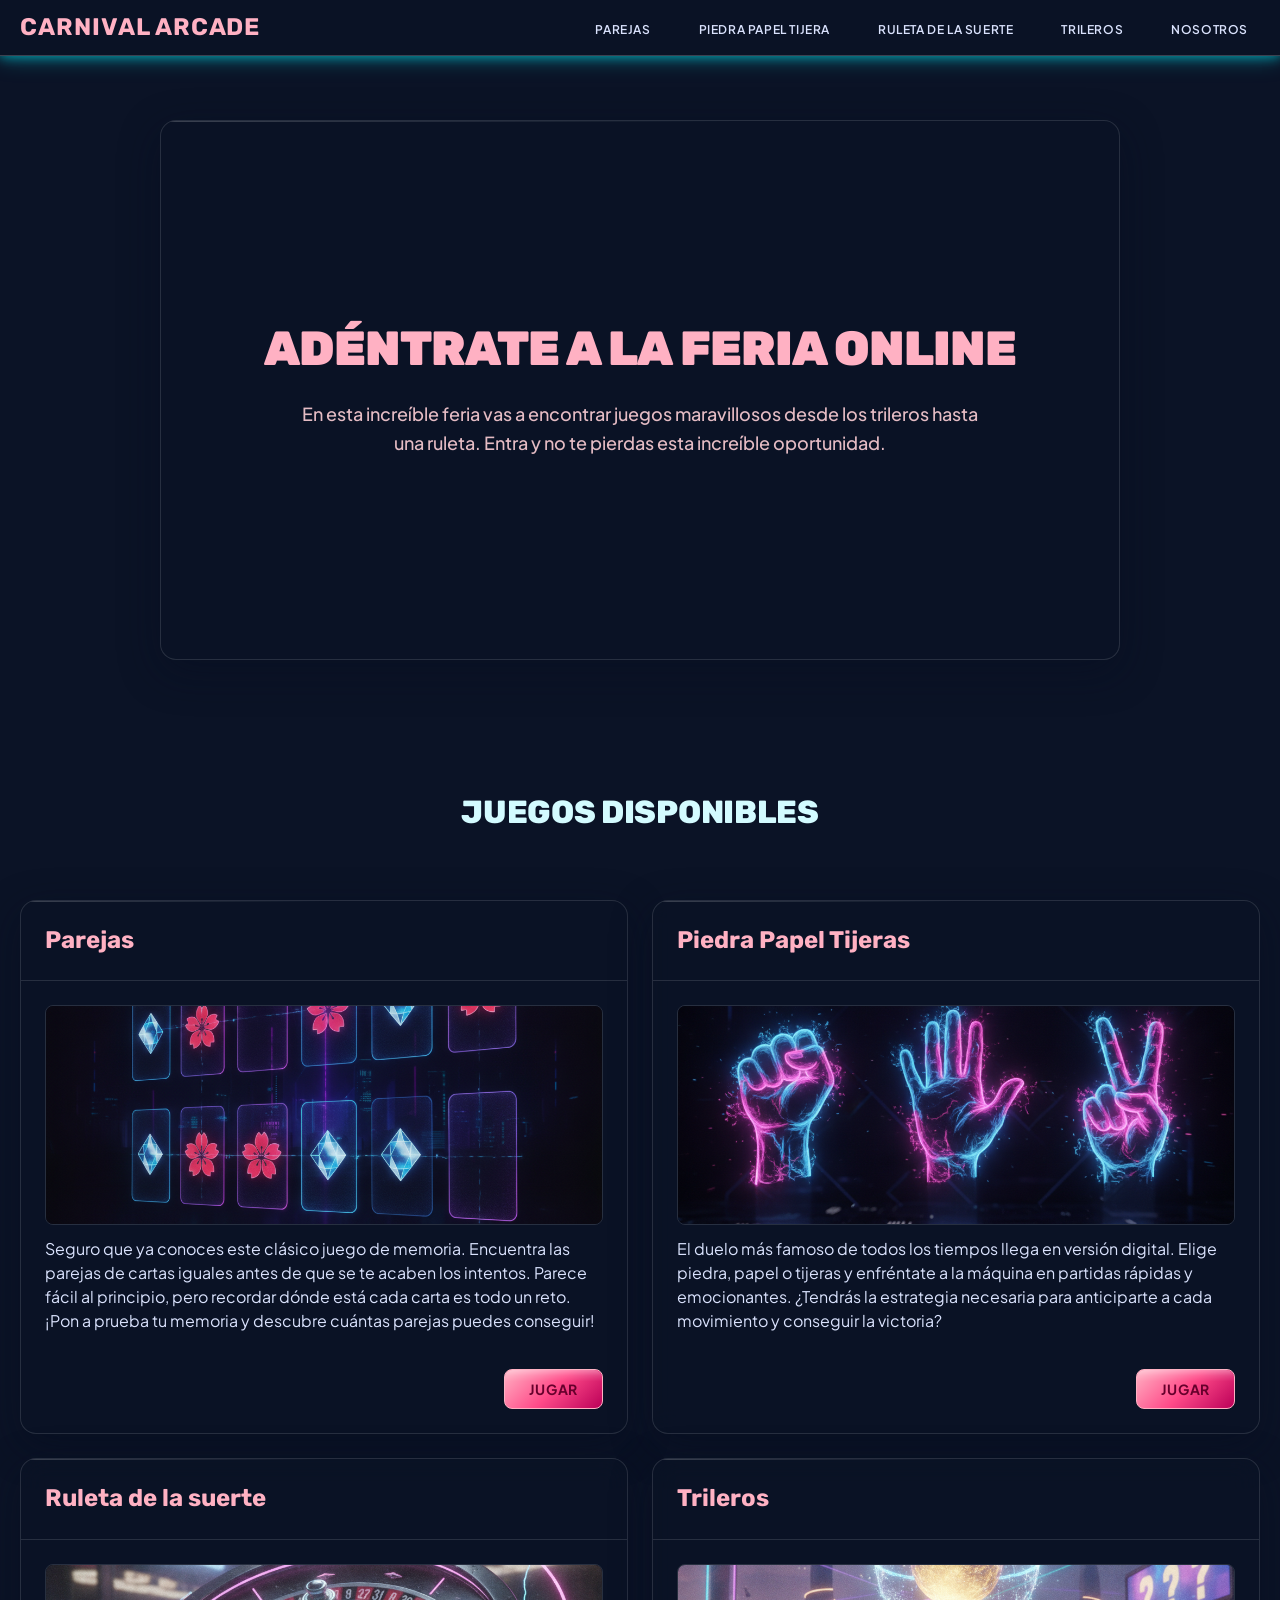
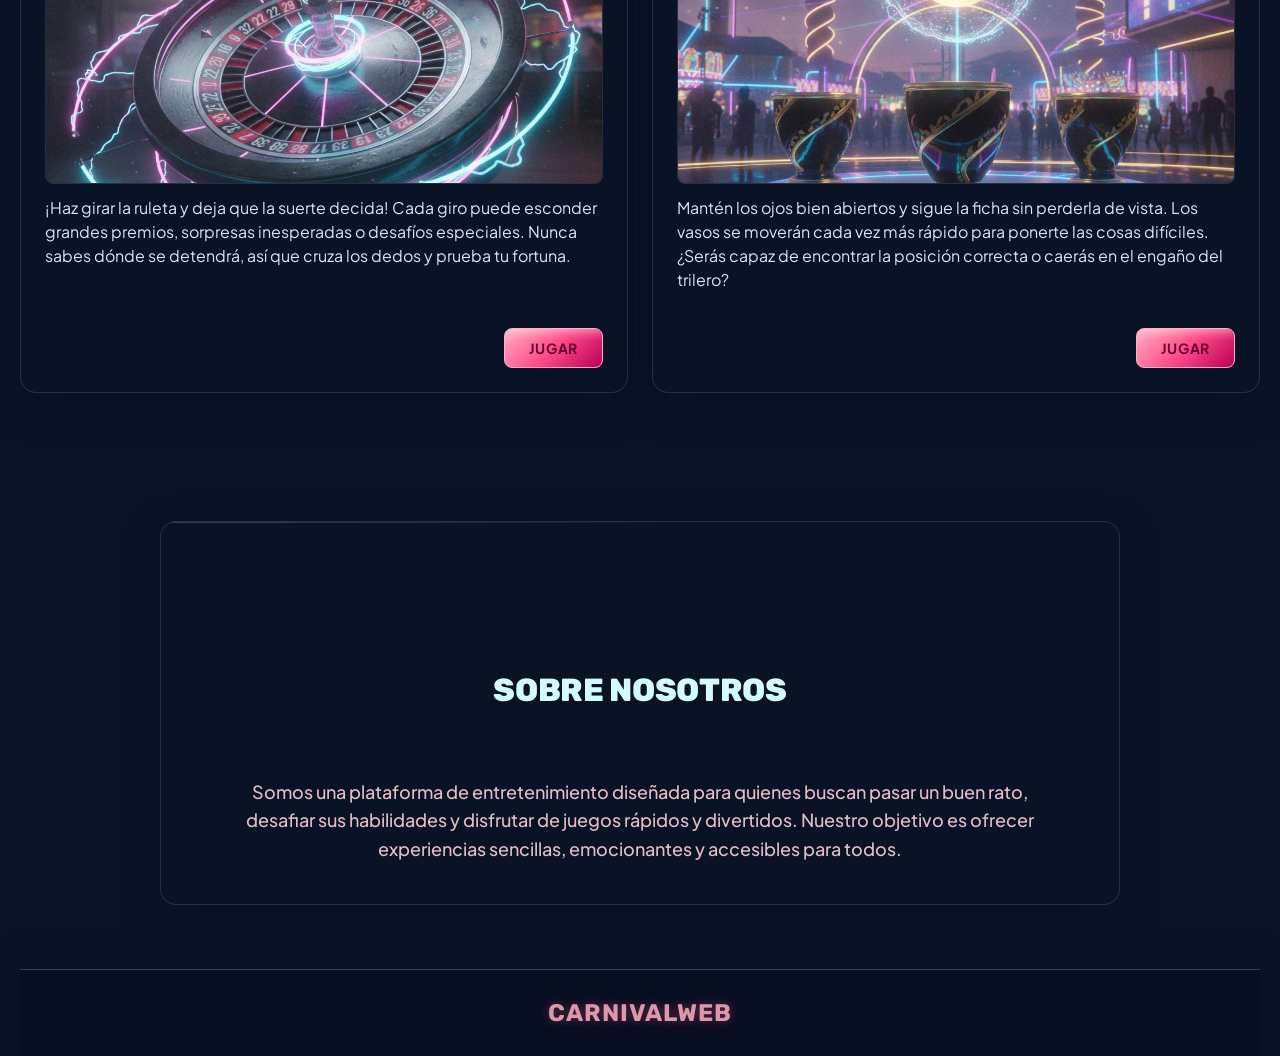
==== commit 0d116c97: "fix-neon" ====
--- a/index.html
+++ b/index.html
@@ -17,7 +17,6 @@
                 <li><a href="#ppt" class="nav-link">piedra papel tijera</a></li>
                 <li><a href="#ruleta" class="nav-link">ruleta de la suerte</a></li>
                 <li><a href="#trileros" class="nav-link">trileros</a></li>
-                <li><a href="#tiro" class="nav-link">tiro al blanco</a></li>
                 <li><a href="#nosotros" class="nav-link">nosotros</a></li>
             </ul>
         </nav>
@@ -96,20 +95,6 @@
                         <a href="./games/trileros/index.html" class="btn btn--primary">Jugar</a>
                     </footer>
                 </li>
-                <li id="tiro" class="game-card">
-                    <header class="game-card-header">
-                        <h3 class="game-title">Tiro al blanco</h3>
-                    </header>
-                    <div class="game-card-body">
-                        <img src="./src/images/tiro-al-blanco.png" alt="Tiro al blanco" class="game-image">
-                        <p class="game-description">Afina tu puntería y demuestra que tienes un pulso de campeón.
-                            Apunta a los objetivos y consigue la máxima puntuación antes de que se acabe el tiempo.
-                            Cuanto más preciso seas, mayores serán tus posibilidades de alcanzar la victoria.</p>
-                    </div>
-                    <footer class="game-card-footer">
-                        <a href="./games/tiro-al-blanco/index.html" class="btn btn--primary">Jugar</a>
-                    </footer>
-                </li>
             </ul>
         </section>
 
@@ -117,7 +102,10 @@
             <div class="section-header">
                 <h2 class="section-title">Sobre nosotros</h2>
             </div>
-            <p class="about-text">Texto sobre esta página web de juegos de feria.</p>
+            <p class="about-text">
+                Somos una plataforma de entretenimiento diseñada para quienes buscan pasar un buen rato, desafiar sus habilidades y disfrutar de juegos rápidos y divertidos.
+                Nuestro objetivo es ofrecer experiencias sencillas, emocionantes y accesibles para todos.
+            </p>
         </section>
 
         <footer class="site-footer">
--- a/src/css/style.css
+++ b/src/css/style.css
@@ -82,7 +82,7 @@
 
   --text-display-sm-size: 32px;
   --text-display-sm-weight: 800;
-  --text-display-sm-line-height: 1.2;
+  --text-display-sm-line-height: 4;
   --text-display-sm-letter-spacing: -0.01em;
 
   --text-headline-lg-size: 24px;
@@ -125,6 +125,7 @@
   --space-md: 24px;
   --space-lg: 40px;
   --space-xl: 64px;
+  --margin-hero: 20px;
 
   --container-max: 1280px;
   --container-gutter: 20px;
@@ -148,7 +149,6 @@
                0 0 24px rgba(253, 188, 0, 0.35);
 
   --neon-text-glow-pink: 0 0 10px rgba(255, 75, 137, 0.5);
-  --neon-text-glow-cyan: 0 0 10px rgba(0, 238, 252, 0.5);
 
   /* ---------- Buttons ---------- */
   --btn-primary-gradient: linear-gradient(
@@ -165,7 +165,7 @@
   );
 
   /* ---------- Layout ---------- */
-  --desktop-columns: 12;
+  --desktop-columns: 8;
   --mobile-columns: 4;
   --desktop-gutter: 24px;
   --mobile-gutter: 16px;
@@ -262,7 +262,6 @@
   color: var(--color-primary);
   text-transform: uppercase;
   letter-spacing: 0.04em;
-  text-shadow: var(--neon-text-glow-pink);
 }
 
 .nav-links {
@@ -310,6 +309,7 @@
   text-align: center;
   min-height: 60vh;
   margin: var(--space-xl) auto;
+  margin-bottom: 0;
   max-width: 960px;
   padding: var(--space-xl) var(--space-md);
   background-color: var(--glass-bg);
@@ -346,7 +346,6 @@
   letter-spacing: var(--text-display-lg-letter-spacing);
   color: var(--color-primary);
   text-transform: uppercase;
-  text-shadow: var(--neon-text-glow-pink);
   margin-bottom: var(--space-md);
 }
 
@@ -375,7 +374,6 @@
   letter-spacing: var(--text-display-sm-letter-spacing);
   color: var(--color-secondary);
   text-transform: uppercase;
-  text-shadow: var(--neon-text-glow-cyan);
 }
 
 /* ==================================================
@@ -438,7 +436,7 @@
   font-size: var(--text-headline-lg-size);
   font-weight: var(--text-headline-lg-weight);
   line-height: var(--text-headline-lg-line-height);
-  color: var(--color-tertiary);
+  color: var(--color-primary);
 }
 
 .game-card-body {
@@ -496,7 +494,6 @@
   color: var(--color-on-primary);
   background-image: var(--btn-primary-gradient);
   border: 1px solid var(--color-primary);
-  box-shadow: var(--glow-pink);
 }
 
 .btn--primary::before {
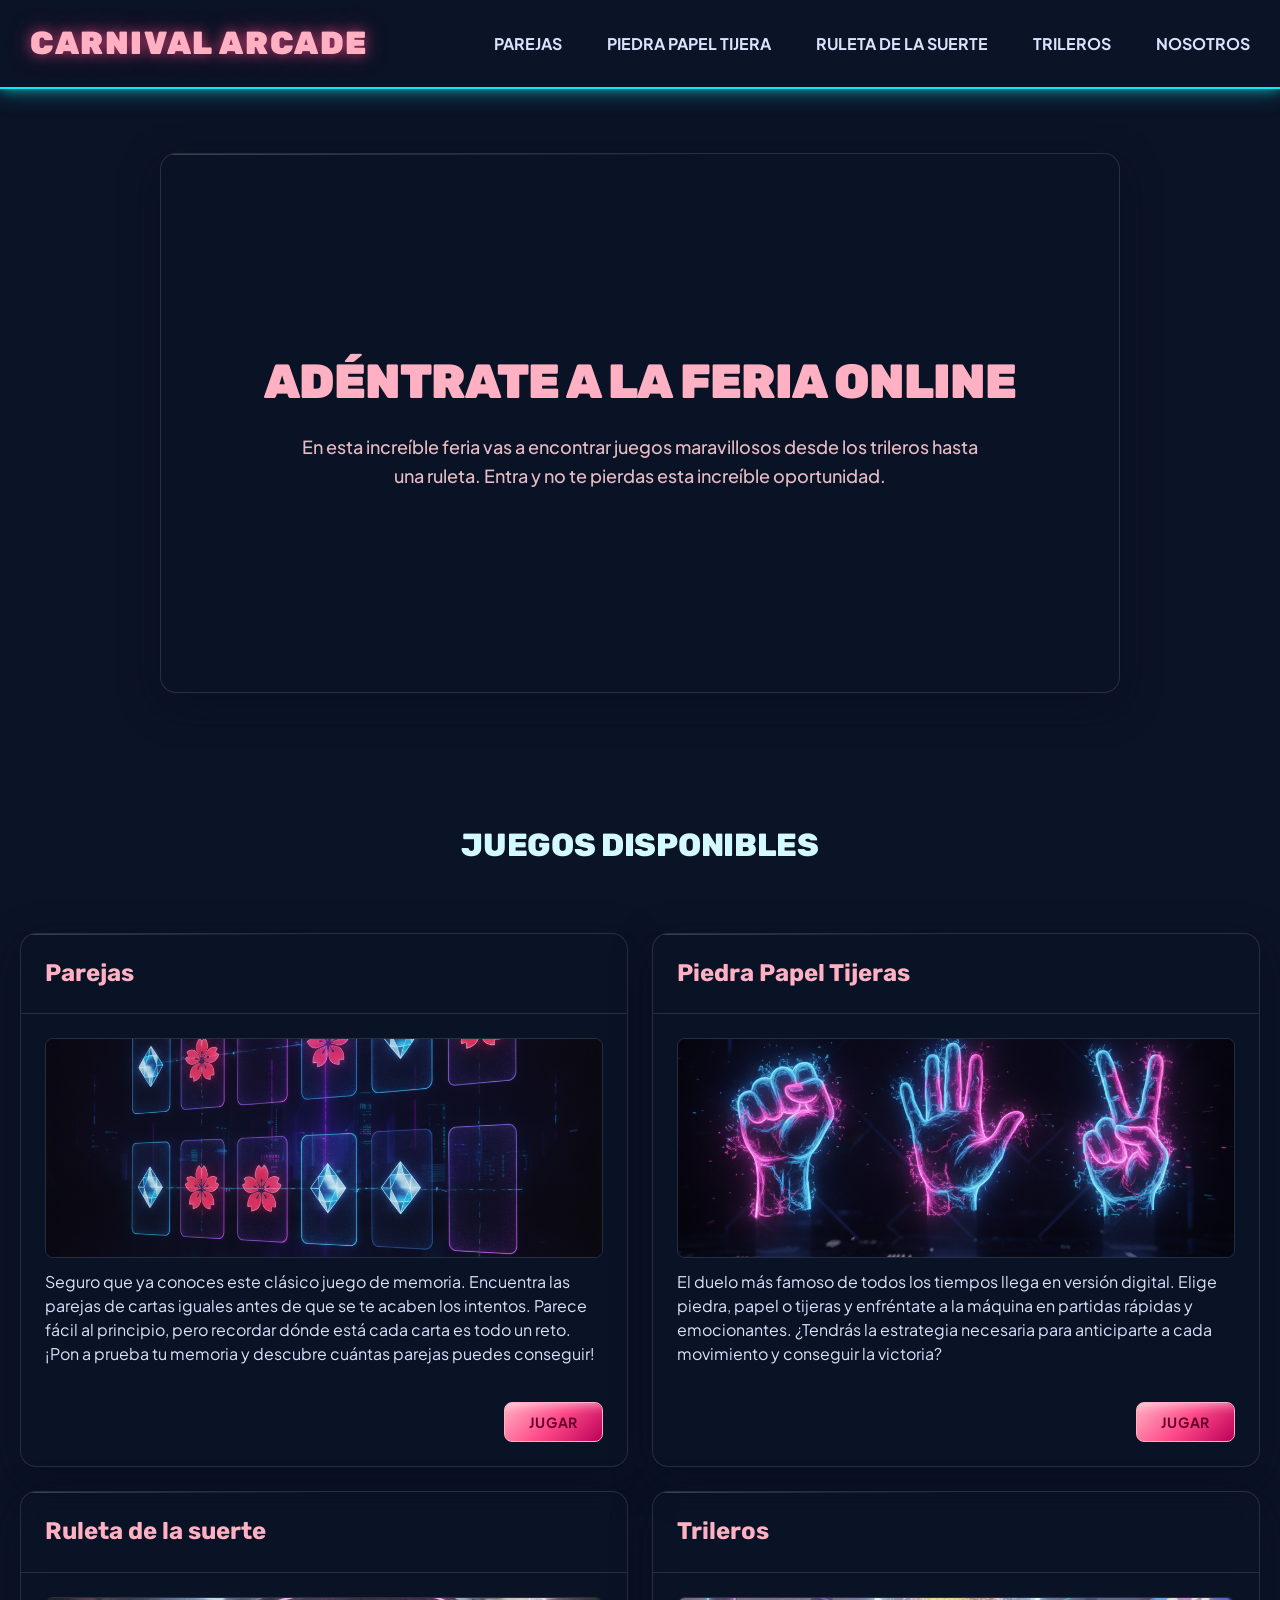
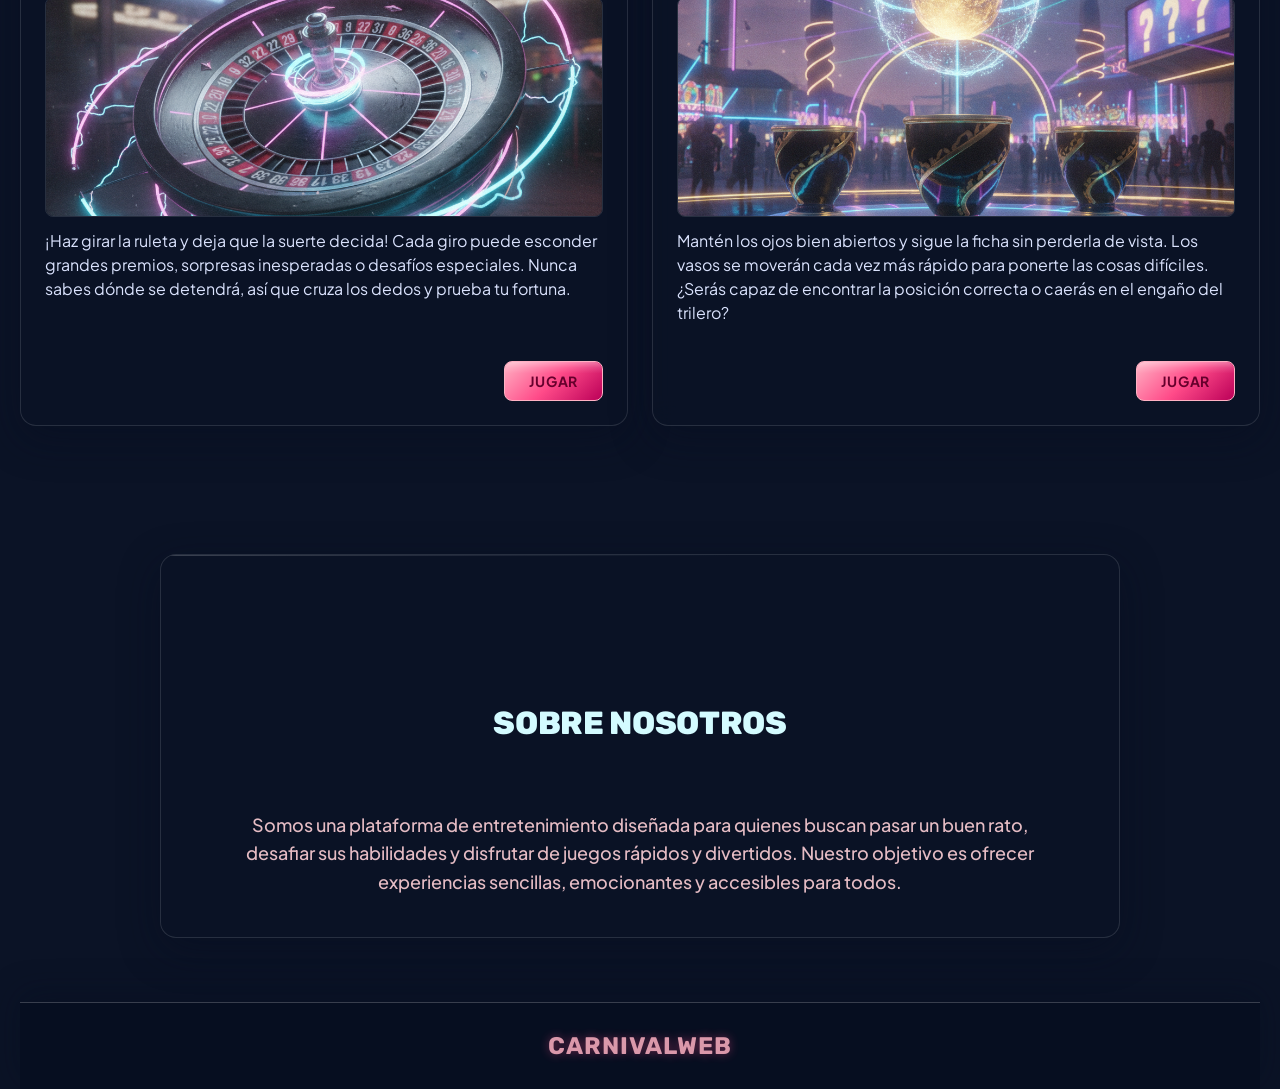
==== commit f68ae8d8: "reorganizacion/navbar" ====
--- a/index.html
+++ b/index.html
@@ -6,6 +6,7 @@
     <title>CarnivalWeb</title>
     <link href="https://fonts.googleapis.com/css2?family=Plus+Jakarta+Sans:wght@400;500;600;700&family=Rubik:wght@700;800;900&display=swap" rel="stylesheet"/>
     <link rel="stylesheet" href="src/css/style.css">
+    <link rel="stylesheet" href="src/css/layout/navbar.css">
 </head>
 <body>
     <header class="site-header">
--- a/src/css/style.css
+++ b/src/css/style.css
@@ -227,65 +227,6 @@
   background: none;
   cursor: pointer;
   color: inherit;
-}
-
-/* ==================================================
-   HEADER & NAVIGATION — "Player Profile Header"
-   Horizontal glass bar with subtle bottom-border glow.
-   ================================================== */
-.site-header {
-  position: sticky;
-  top: 0;
-  z-index: 1000;
-  background-color: var(--glass-bg);
-  backdrop-filter: blur(var(--glass-blur));
-  -webkit-backdrop-filter: blur(var(--glass-blur));
-  border-bottom: 1px solid var(--glass-highlight);
-  box-shadow: var(--glow-cyan);
-}
-
-.site-nav {
-  max-width: var(--container-max);
-  margin: 0 auto;
-  padding: var(--space-sm) var(--container-gutter);
-  display: flex;
-  align-items: center;
-  justify-content: space-between;
-  gap: var(--space-md);
-}
-
-.nav-logo {
-  font-family: var(--font-display);
-  font-size: var(--text-headline-lg-size);
-  font-weight: var(--text-headline-lg-weight);
-  line-height: var(--text-headline-lg-line-height);
-  color: var(--color-primary);
-  text-transform: uppercase;
-  letter-spacing: 0.04em;
-}
-
-.nav-links {
-  display: flex;
-  gap: var(--space-md);
-}
-
-.nav-link {
-  font-family: var(--font-body);
-  font-size: var(--text-label-sm-size);
-  font-weight: var(--text-label-sm-weight);
-  line-height: var(--text-label-sm-line-height);
-  letter-spacing: var(--text-label-lg-letter-spacing);
-  color: var(--color-on-surface);
-  text-transform: uppercase;
-  padding: var(--space-xs) var(--space-sm);
-  border-radius: var(--radius-default);
-  transition: color 0.3s ease, background-color 0.3s ease, box-shadow 0.3s ease;
-}
-
-.nav-link:hover {
-  color: var(--color-secondary);
-  background-color: rgba(0, 238, 252, 0.08);
-  box-shadow: var(--glow-cyan);
 }
 
 /* ==================================================
@@ -657,18 +598,6 @@
    MOBILE — 4-col grid, 16px gutter, 20px margin
    ================================================== */
 @media (max-width: 768px) {
-  .site-nav {
-    flex-direction: column;
-    gap: var(--space-sm);
-    padding: var(--space-sm) var(--container-gutter);
-  }
-
-  .nav-links {
-    flex-wrap: wrap;
-    justify-content: center;
-    gap: var(--space-xs);
-  }
-
   .site-main {
     padding: 0 var(--container-gutter);
   }
--- a/src/css/layout/navbar.css
+++ b/src/css/layout/navbar.css
@@ -0,0 +1,74 @@
+/* ================================
+   NAVBAR — shared across all pages
+================================ */
+
+.site-header {
+    position: sticky;
+    top: 0;
+    z-index: 1000;
+    width: 100%;
+    background: #0b1326;
+    border-bottom: 2px solid var(--color-secondary-container);
+    box-shadow: var(--glow-cyan);
+}
+
+.site-nav {
+    width: 100%;
+    padding: 18px 30px;
+    display: flex;
+    align-items: center;
+    justify-content: space-between;
+}
+
+/* LOGO */
+
+.nav-logo {
+    font-family: "Rubik", sans-serif;
+    font-size: 2rem;
+    font-weight: 900;
+    color: var(--color-primary);
+    text-decoration: none;
+    text-transform: uppercase;
+    letter-spacing: .05em;
+    text-shadow: var(--glow-pink);
+}
+
+/* LINKS */
+
+.nav-links {
+    display: flex;
+    gap: 45px;
+    list-style: none;
+    margin: 0;
+    padding: 0;
+}
+
+.nav-link {
+    color: var(--color-on-surface);
+    text-decoration: none;
+    font-size: 1rem;
+    font-weight: 700;
+    text-transform: uppercase;
+    transition: .3s;
+}
+
+.nav-link:hover {
+    color: var(--color-secondary);
+    text-shadow: var(--glow-cyan);
+}
+
+/* RESPONSIVE */
+
+@media (max-width: 768px) {
+    .site-nav {
+        flex-direction: column;
+        gap: var(--space-sm);
+        padding: var(--space-sm) var(--container-gutter);
+    }
+
+    .nav-links {
+        flex-wrap: wrap;
+        justify-content: center;
+        gap: var(--space-xs);
+    }
+}
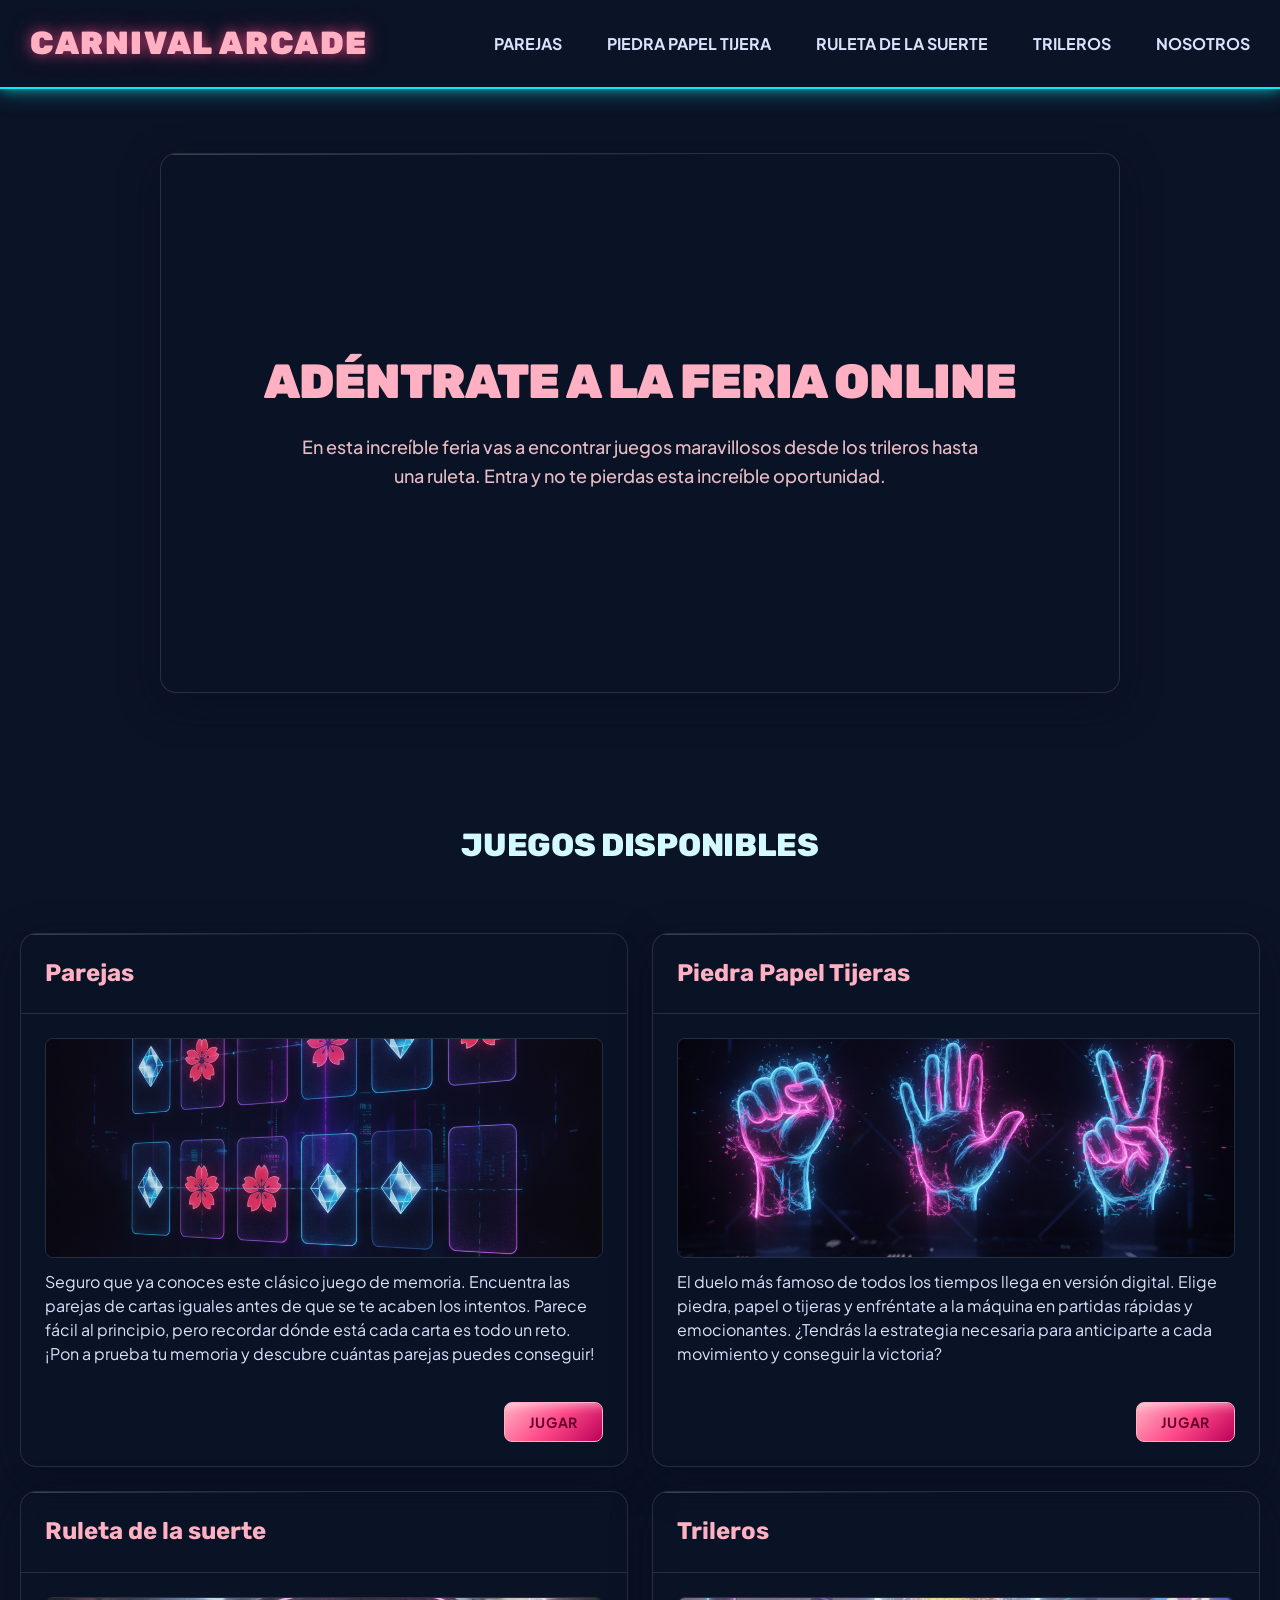
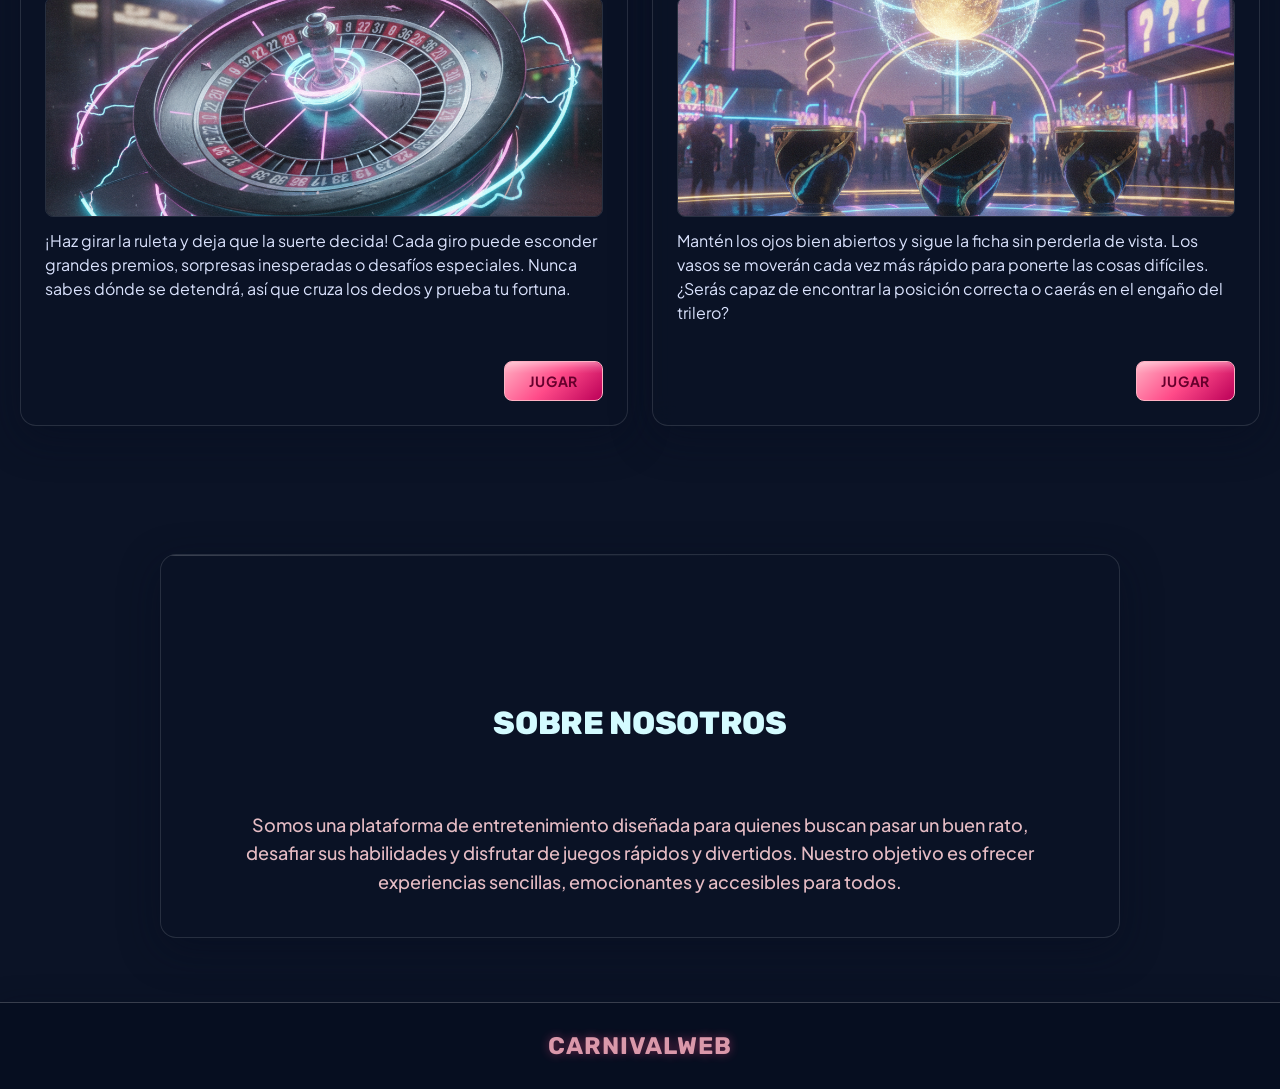
==== commit 57a9b14e: "fix/footer" ====
--- a/index.html
+++ b/index.html
@@ -7,6 +7,7 @@
     <link href="https://fonts.googleapis.com/css2?family=Plus+Jakarta+Sans:wght@400;500;600;700&family=Rubik:wght@700;800;900&display=swap" rel="stylesheet"/>
     <link rel="stylesheet" href="src/css/style.css">
     <link rel="stylesheet" href="src/css/layout/navbar.css">
+    <link rel="stylesheet" href="src/css/layout/footer.css">
 </head>
 <body>
     <header class="site-header">
@@ -44,14 +45,14 @@
                         <h3 class="game-title">Parejas</h3>
                     </header>
                     <div class="game-card-body">
-                        <img src="./src/images/parejas.png" alt="Parejas" class="game-image">
+                        <img src="./assets/images/parejas.png" alt="Parejas" class="game-image">
                         <p class="game-description">Seguro que ya conoces este clásico juego de memoria.
                             Encuentra las parejas de cartas iguales antes de que se te acaben los intentos.
                             Parece fácil al principio, pero recordar dónde está cada carta es todo un reto.
                             ¡Pon a prueba tu memoria y descubre cuántas parejas puedes conseguir!</p>
                     </div>
                     <footer class="game-card-footer">
-                        <a href="./games/parejas/index.html" class="btn btn--primary">Jugar</a>
+                        <a href="./html/parejas.html" class="btn btn--primary">Jugar</a>
                     </footer>
                 </li>
                 <li id="ppt" class="game-card">
@@ -59,13 +60,13 @@
                         <h3 class="game-title">Piedra Papel Tijeras</h3>
                     </header>
                     <div class="game-card-body">
-                        <img src="./src/images/piedra-papel-tiejras.png" alt="Piedra Papel Tijera" class="game-image">
+                        <img src="./assets/images/piedra-papel-tiejras.png" alt="Piedra Papel Tijera" class="game-image">
                         <p class="game-description">El duelo más famoso de todos los tiempos llega en versión digital.
                             Elige piedra, papel o tijeras y enfréntate a la máquina en partidas rápidas y emocionantes.
                             ¿Tendrás la estrategia necesaria para anticiparte a cada movimiento y conseguir la victoria?</p>
                     </div>
                     <footer class="game-card-footer">
-                        <a href="./games/piedra-papel-tijera/index.html" class="btn btn--primary">Jugar</a>
+                        <a href="./html/ppt.html" class="btn btn--primary">Jugar</a>
                     </footer>
                 </li>
                 <li id="ruleta" class="game-card">
@@ -73,13 +74,13 @@
                         <h3 class="game-title">Ruleta de la suerte</h3>
                     </header>
                     <div class="game-card-body">
-                        <img src="./src/images/ruleta.png" alt="Ruleta de la suerte" class="game-image">
+                        <img src="./assets/images/ruleta.png" alt="Ruleta de la suerte" class="game-image">
                         <p class="game-description">¡Haz girar la ruleta y deja que la suerte decida!
                             Cada giro puede esconder grandes premios, sorpresas inesperadas o desafíos especiales.
                             Nunca sabes dónde se detendrá, así que cruza los dedos y prueba tu fortuna.</p>
                     </div>
                     <footer class="game-card-footer">
-                        <a href="./games/random-lucky/index.html" class="btn btn--primary">Jugar</a>
+                        <a href="./html/random-lucky.html" class="btn btn--primary">Jugar</a>
                     </footer>
                 </li>
                 <li id="trileros" class="game-card">
@@ -87,13 +88,13 @@
                         <h3 class="game-title">Trileros</h3>
                     </header>
                     <div class="game-card-body">
-                        <img src="./src/images/trileros.png" alt="trileros" class="game-image">
+                        <img src="./assets/images/trileros.png" alt="trileros" class="game-image">
                         <p class="game-description">Mantén los ojos bien abiertos y sigue la ficha sin perderla de vista.
                             Los vasos se moverán cada vez más rápido para ponerte las cosas difíciles.
                             ¿Serás capaz de encontrar la posición correcta o caerás en el engaño del trilero?</p>
                     </div>
                     <footer class="game-card-footer">
-                        <a href="./games/trileros/index.html" class="btn btn--primary">Jugar</a>
+                        <a href="./html/trileros.html" class="btn btn--primary">Jugar</a>
                     </footer>
                 </li>
             </ul>
@@ -108,10 +109,10 @@
                 Nuestro objetivo es ofrecer experiencias sencillas, emocionantes y accesibles para todos.
             </p>
         </section>
+    </main>
 
-        <footer class="site-footer">
-            <h3 class="footer-logo">CarnivalWeb</h3>
-        </footer>
-    </main>
+    <footer class="site-footer">
+        <h3 class="footer-logo">CarnivalWeb</h3>
+    </footer>
 </body>
 </html>
--- a/src/css/style.css
+++ b/src/css/style.css
@@ -572,29 +572,6 @@
 }
 
 /* ==================================================
-   FOOTER — "Curtain Call"
-   ================================================== */
-.site-footer {
-  margin-top: var(--space-xl);
-  padding: var(--space-md) 0;
-  text-align: center;
-  background-color: var(--color-surface-container-lowest);
-  border-top: 1px solid var(--glass-highlight);
-  box-shadow: 0 -8px 32px rgba(6, 14, 32, 0.35);
-}
-
-.footer-logo {
-  font-family: var(--font-display);
-  font-size: var(--text-headline-lg-size);
-  font-weight: var(--text-headline-lg-weight);
-  color: var(--color-primary);
-  text-transform: uppercase;
-  letter-spacing: 0.04em;
-  text-shadow: var(--neon-text-glow-pink);
-  opacity: 0.85;
-}
-
-/* ==================================================
    MOBILE — 4-col grid, 16px gutter, 20px margin
    ================================================== */
 @media (max-width: 768px) {
--- a/src/css/layout/footer.css
+++ b/src/css/layout/footer.css
@@ -0,0 +1,22 @@
+/* ==================================================
+   FOOTER
+   ================================================== */
+.site-footer {
+  margin-top: var(--space-xl);
+  padding: var(--space-md) 0;
+  text-align: center;
+  background-color: var(--color-surface-container-lowest);
+  border-top: 1px solid var(--glass-highlight);
+  box-shadow: var(--shadow-soft);
+}
+
+.footer-logo {
+  font-family: var(--font-display);
+  font-size: var(--text-headline-lg-size);
+  font-weight: var(--text-headline-lg-weight);
+  color: var(--color-primary);
+  text-transform: uppercase;
+  letter-spacing: 0.04em;
+  text-shadow: var(--neon-text-glow-pink);
+  opacity: 0.85;
+}
